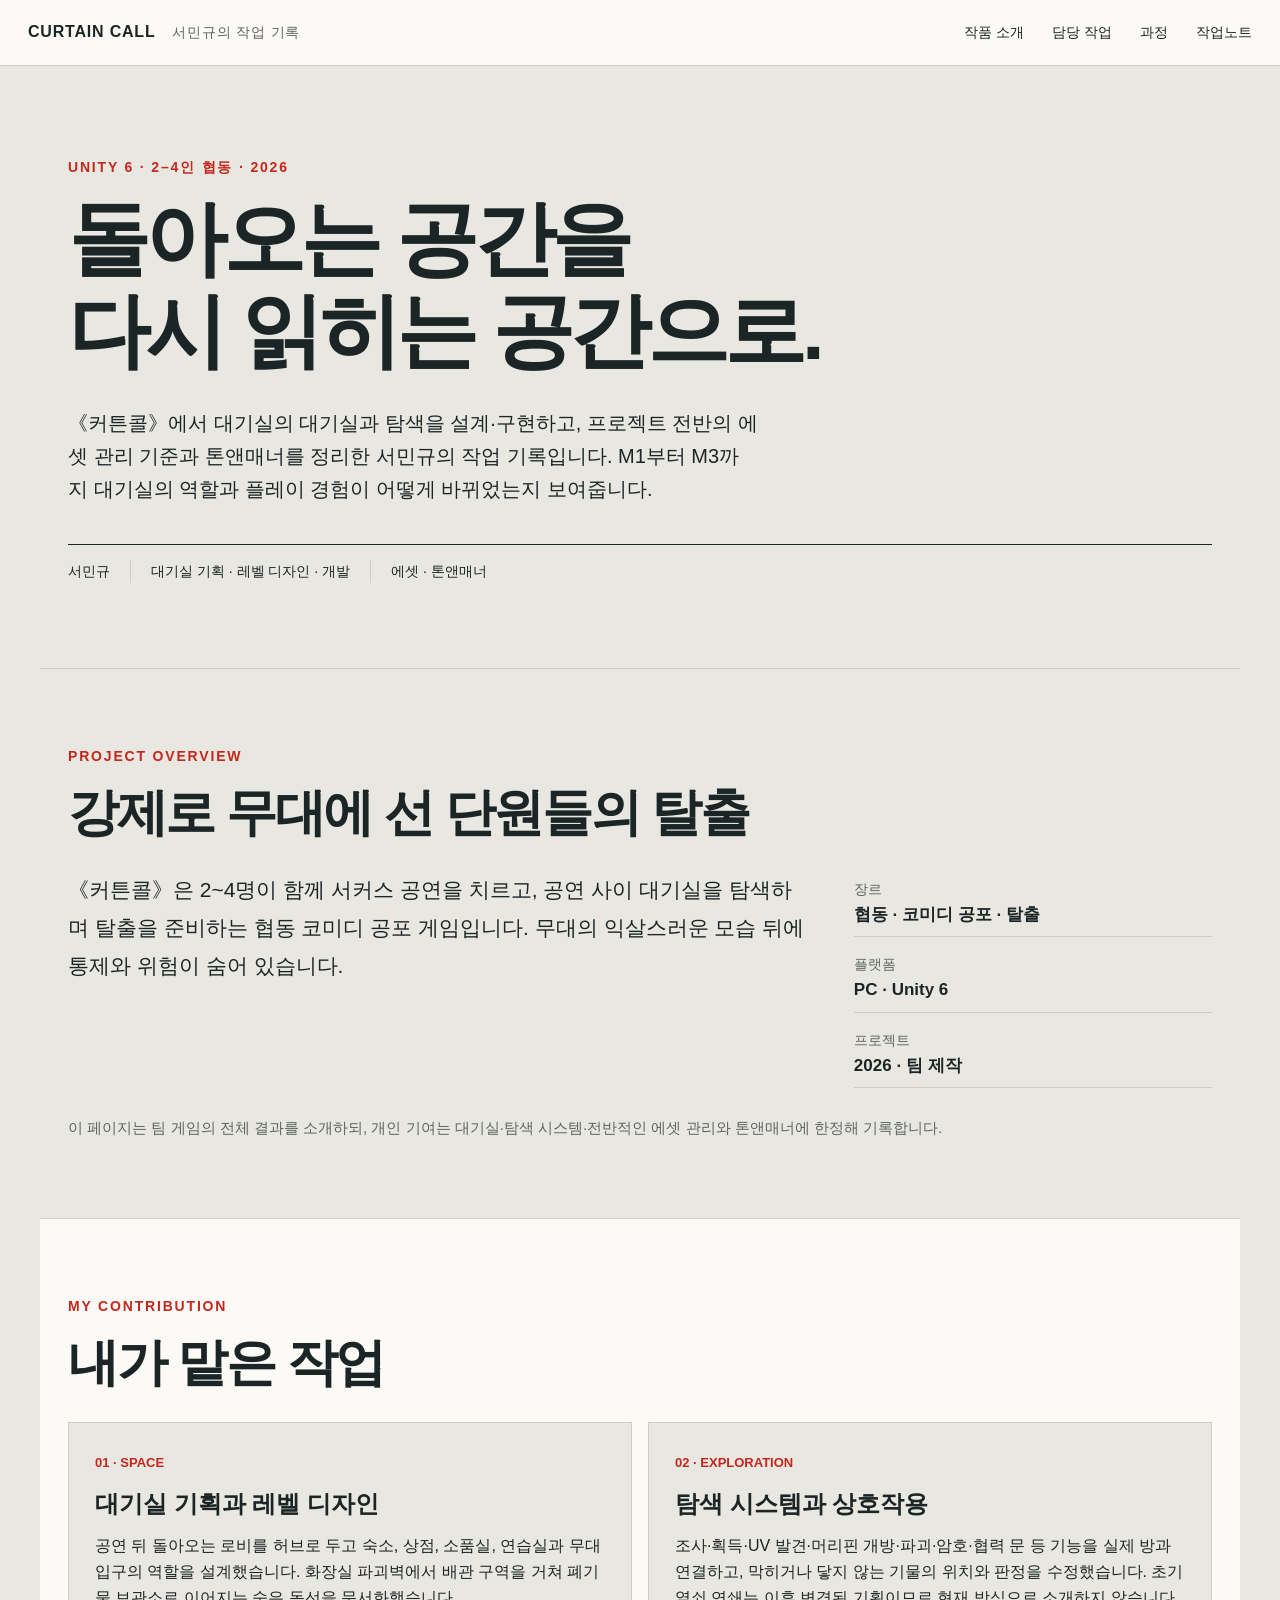
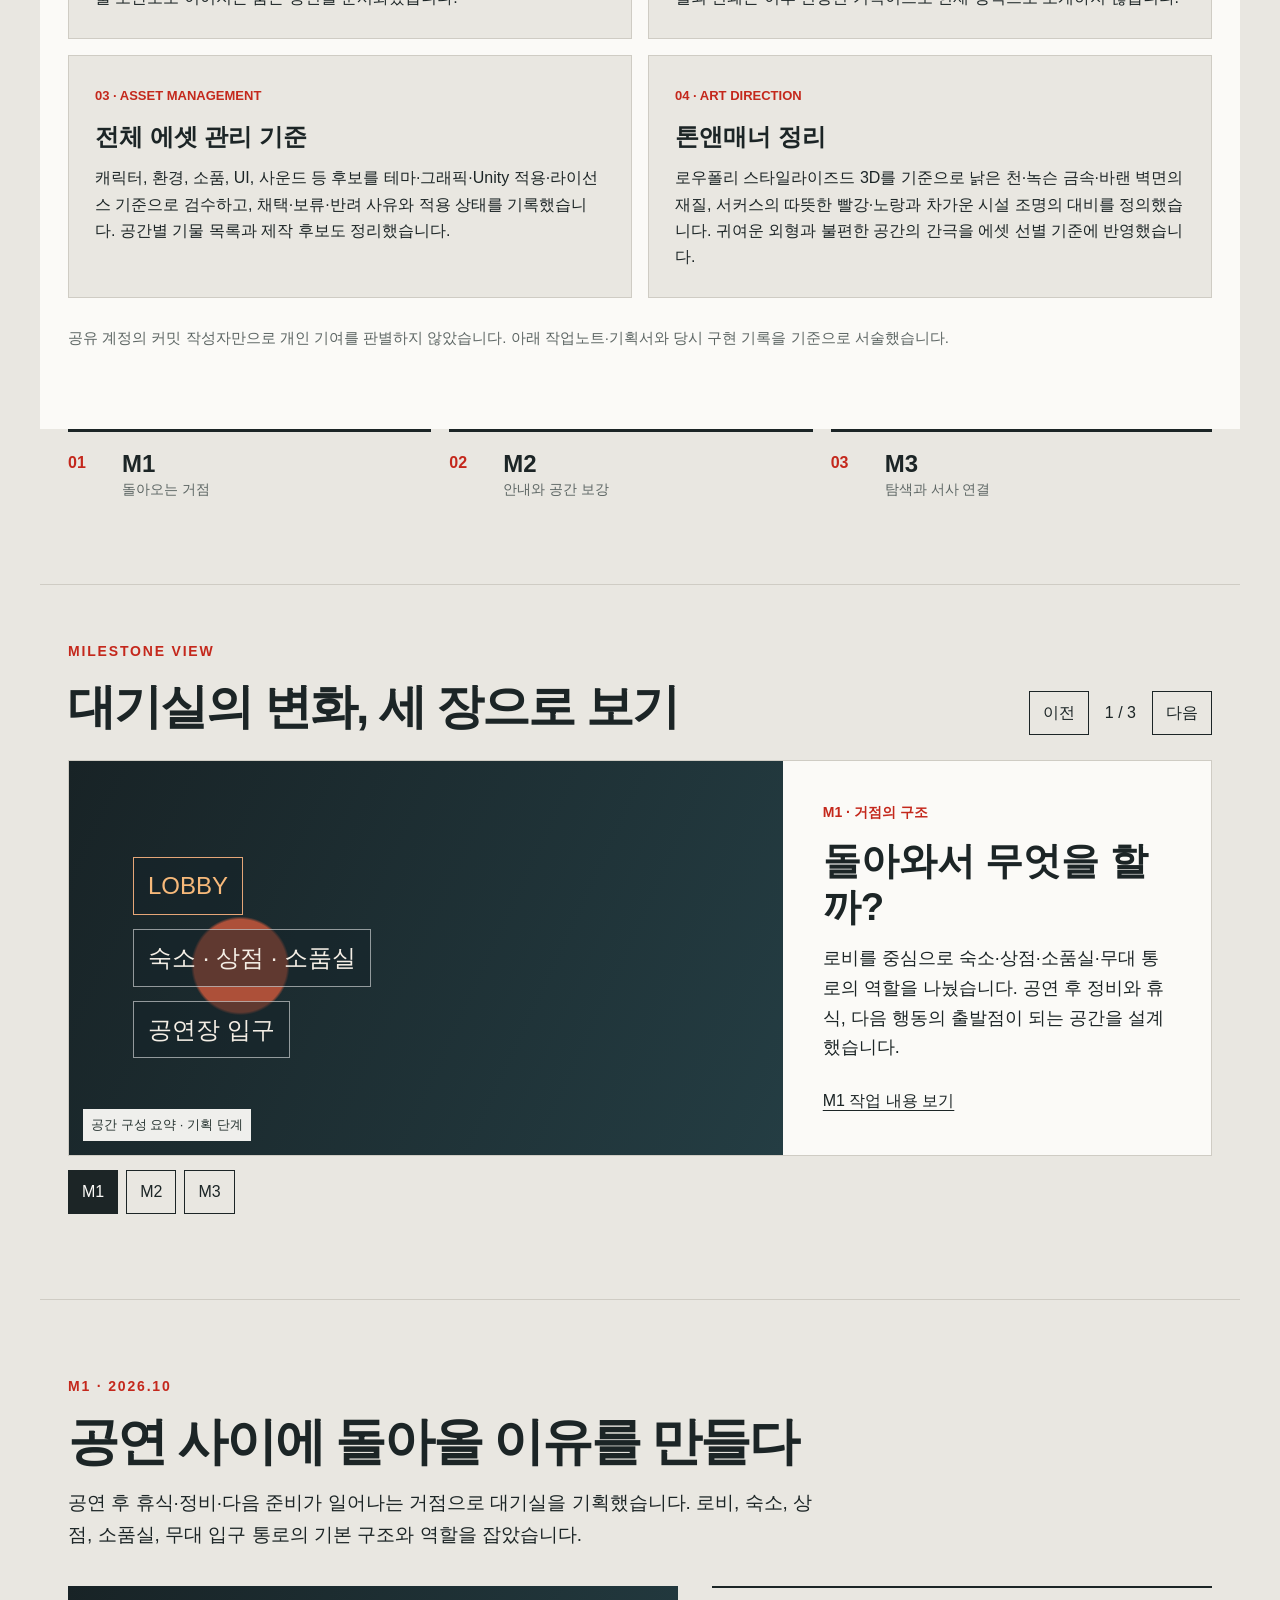
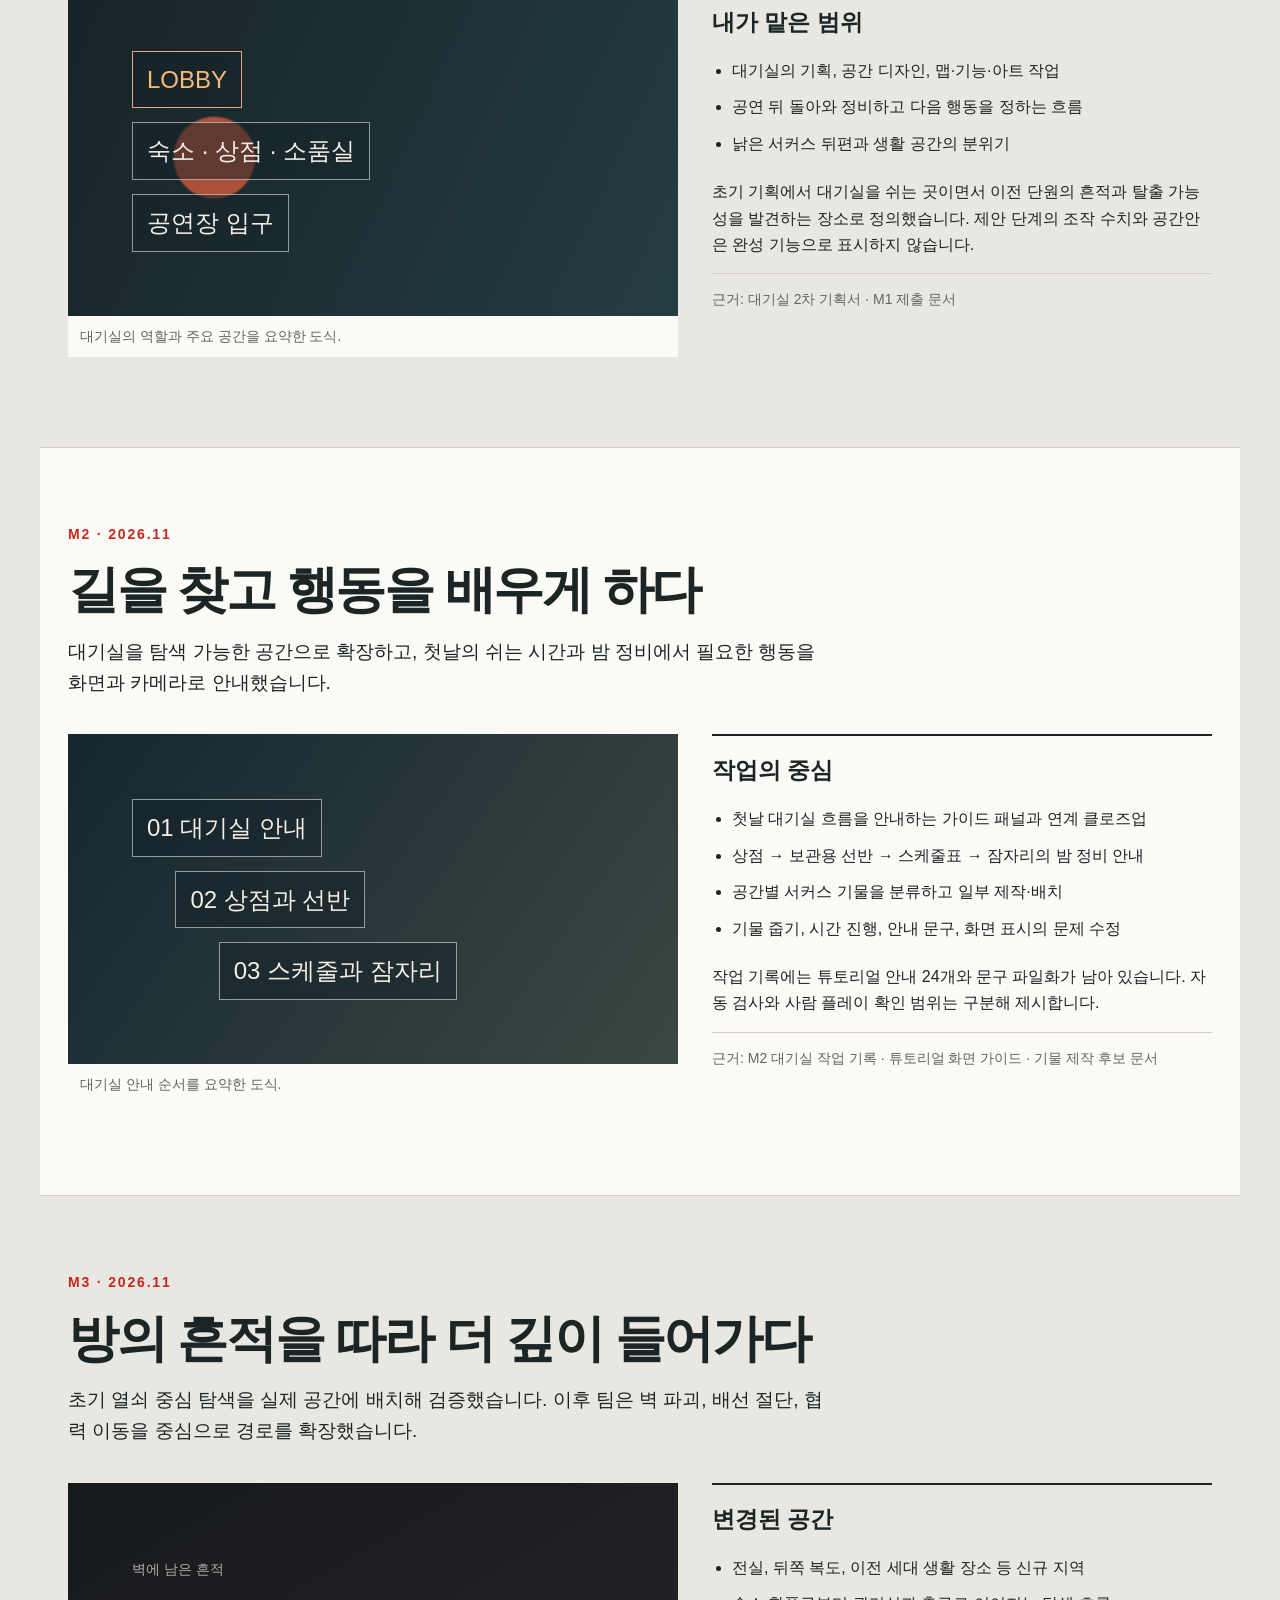
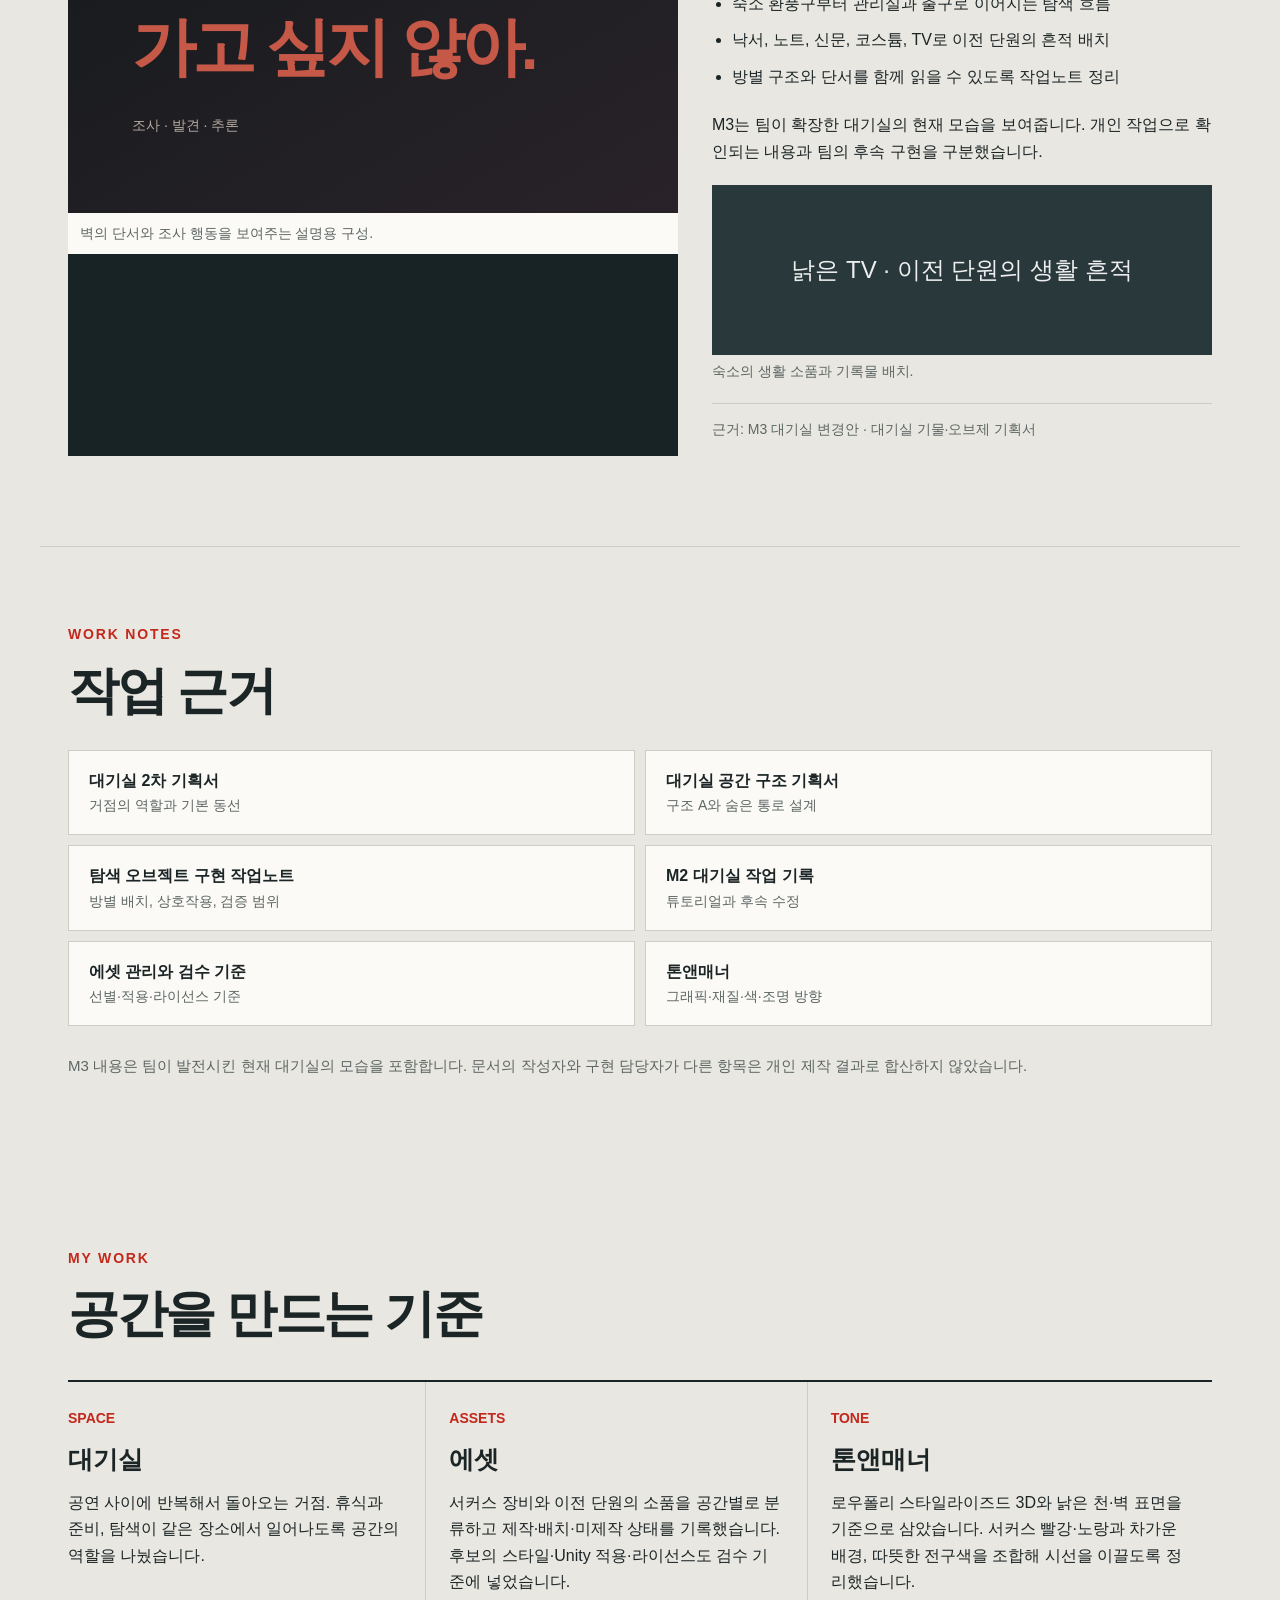
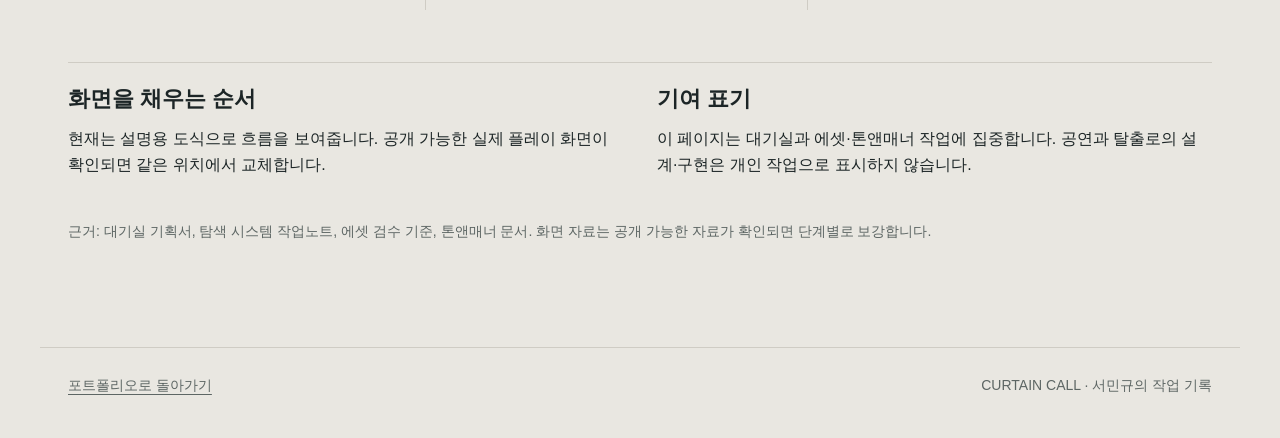
==== curtain-call/index.html @ 1f16e5c8 "Add Curtain Call contribution page" ====
<!doctype html>
<html lang="ko">
<head>
  <meta charset="utf-8"><meta name="viewport" content="width=device-width, initial-scale=1">
  <meta name="description" content="서민규의 커튼콜 대기실, 에셋, 톤앤매너 작업 기록">
  <title>커튼콜 | 서민규의 작업 기록</title><link rel="stylesheet" href="style.css">
</head>
<body>
  <header class="topbar"><a class="brand" href="#top">CURTAIN CALL <span>서민규의 작업 기록</span></a><nav aria-label="페이지 탐색"><a href="#about">작품 소개</a><a href="#role">담당 작업</a><a href="#m1">과정</a><a href="#evidence">작업노트</a></nav></header>
  <main id="top">
    <section class="hero wrap"><p class="eyebrow">UNITY 6 · 2–4인 협동 · 2026</p><h1>돌아오는 공간을<br>다시 읽히는 공간으로.</h1><p class="lead">《커튼콜》에서 대기실의 대기실과 탐색을 설계·구현하고, 프로젝트 전반의 에셋 관리 기준과 톤앤매너를 정리한 서민규의 작업 기록입니다. M1부터 M3까지 대기실의 역할과 플레이 경험이 어떻게 바뀌었는지 보여줍니다.</p><div class="hero-meta"><span>서민규</span><span>대기실 기획 · 레벨 디자인 · 개발</span><span>에셋 · 톤앤매너</span></div></section>
    <section id="about" class="about wrap"><p class="eyebrow">PROJECT OVERVIEW</p><h2>강제로 무대에 선 단원들의 탈출</h2><div class="about-grid"><p>《커튼콜》은 2~4명이 함께 서커스 공연을 치르고, 공연 사이 대기실을 탐색하며 탈출을 준비하는 협동 코미디 공포 게임입니다. 무대의 익살스러운 모습 뒤에 통제와 위험이 숨어 있습니다.</p><div class="about-facts"><span>장르 <b>협동 · 코미디 공포 · 탈출</b></span><span>플랫폼 <b>PC · Unity 6</b></span><span>프로젝트 <b>2026 · 팀 제작</b></span></div></div><p class="scope">이 페이지는 팀 게임의 전체 결과를 소개하되, 개인 기여는 대기실·탐색 시스템·전반적인 에셋 관리와 톤앤매너에 한정해 기록합니다.</p></section><section id="role" class="roles wrap"><p class="eyebrow">MY CONTRIBUTION</p><h2>내가 맡은 작업</h2><div class="role-grid"><article><span>01 · SPACE</span><h3>대기실 기획과 레벨 디자인</h3><p>공연 뒤 돌아오는 로비를 허브로 두고 숙소, 상점, 소품실, 연습실과 무대 입구의 역할을 설계했습니다. 화장실 파괴벽에서 배관 구역을 거쳐 폐기물 보관소로 이어지는 숨은 동선을 문서화했습니다.</p></article><article><span>02 · EXPLORATION</span><h3>탐색 시스템과 상호작용</h3><p>조사·획득·UV 발견·머리핀 개방·파괴·암호·협력 문 등 기능을 실제 방과 연결하고, 막히거나 닿지 않는 기물의 위치와 판정을 수정했습니다. 초기 열쇠 연쇄는 이후 변경된 기획이므로 현재 방식으로 소개하지 않습니다.</p></article><article><span>03 · ASSET MANAGEMENT</span><h3>전체 에셋 관리 기준</h3><p>캐릭터, 환경, 소품, UI, 사운드 등 후보를 테마·그래픽·Unity 적용·라이선스 기준으로 검수하고, 채택·보류·반려 사유와 적용 상태를 기록했습니다. 공간별 기물 목록과 제작 후보도 정리했습니다.</p></article><article><span>04 · ART DIRECTION</span><h3>톤앤매너 정리</h3><p>로우폴리 스타일라이즈드 3D를 기준으로 낡은 천·녹슨 금속·바랜 벽면의 재질, 서커스의 따뜻한 빨강·노랑과 차가운 시설 조명의 대비를 정의했습니다. 귀여운 외형과 불편한 공간의 간극을 에셋 선별 기준에 반영했습니다.</p></article></div><p class="role-note">공유 계정의 커밋 작성자만으로 개인 기여를 판별하지 않았습니다. 아래 작업노트·기획서와 당시 구현 기록을 기준으로 서술했습니다.</p></section><section class="route wrap" aria-label="마일스톤"><a href="#m1"><b>01</b><span>M1</span><small>돌아오는 거점</small></a><a href="#m2"><b>02</b><span>M2</span><small>안내와 공간 보강</small></a><a href="#m3"><b>03</b><span>M3</span><small>탐색과 서사 연결</small></a></section>
    <section class="slide-section wrap" aria-labelledby="slide-title">
      <div class="slide-heading"><div><p class="eyebrow">MILESTONE VIEW</p><h2 id="slide-title">대기실의 변화, 세 장으로 보기</h2></div><div class="slide-controls"><button id="slide-prev" type="button" aria-label="이전 단계">이전</button><span id="slide-count" aria-live="polite">1 / 3</span><button id="slide-next" type="button" aria-label="다음 단계">다음</button></div></div>
      <div class="slide-track" id="slide-track">
        <article class="slide active" data-slide="0"><div class="slide-media"><div class="visual-map"><span>LOBBY</span><span>숙소 · 상점 · 소품실</span><span>공연장 입구</span></div><span class="media-label">공간 구성 요약 · 기획 단계</span></div><div class="slide-copy"><span>M1 · 거점의 구조</span><h3>돌아와서 무엇을 할까?</h3><p>로비를 중심으로 숙소·상점·소품실·무대 통로의 역할을 나눴습니다. 공연 후 정비와 휴식, 다음 행동의 출발점이 되는 공간을 설계했습니다.</p><a href="#m1">M1 작업 내용 보기</a></div></article>
        <article class="slide" data-slide="1" hidden><div class="slide-media"><div class="visual-guide"><span>01 대기실 안내</span><span>02 상점과 선반</span><span>03 스케줄과 잠자리</span></div><span class="media-label">작업 흐름 도식 · 실제 화면 아님</span></div><div class="slide-copy"><span>M2 · 안내와 상호작용</span><h3>처음 온 사람은 어디로 갈까?</h3><p>첫날 쉬는 시간과 밤 정비에 가이드 패널을 넣었습니다. 필요한 장소를 카메라로 보여주고, 상점·보관용 선반·스케줄표를 차례로 익히게 했습니다.</p><a href="#m2">M2 작업 내용 보기</a></div></article>
        <article class="slide" data-slide="2" hidden><div class="slide-media"><div class="visual-trace"><span>벽에 남은 흔적</span><strong>가고 싶지 않아.</strong><small>조사 · 발견 · 추론</small></div><span class="media-label">작업 흐름 도식 · 실제 화면 아님</span></div><div class="slide-copy"><span>M3 · 흔적을 읽는 탐색</span><h3>방에 남은 이야기를 어떻게 발견할까?</h3><p>신규 지역에 낙서·기록물·코스튬을 놓고, 부수기와 배선 절단 같은 행동을 탐색 동선에 연결했습니다. 화면의 낙서는 이전 단원의 흔적을 읽는 장면입니다.</p><a href="#m3">M3 작업 내용 보기</a></div></article>
      </div>
      <div class="slide-dots" role="group" aria-label="슬라이드 선택"><button class="active" type="button" data-go="0" aria-label="M1 보기" aria-current="true">M1</button><button type="button" data-go="1" aria-label="M2 보기">M2</button><button type="button" data-go="2" aria-label="M3 보기">M3</button></div>
    </section>
    <section id="m1" class="milestone wrap"><div class="section-head"><p class="eyebrow">M1 · 2026.10</p><h2>공연 사이에 돌아올 이유를 만들다</h2><p>공연 후 휴식·정비·다음 준비가 일어나는 거점으로 대기실을 기획했습니다. 로비, 숙소, 상점, 소품실, 무대 입구 통로의 기본 구조와 역할을 잡았습니다.</p></div><div class="story"><figure class="screen shot"><div class="visual-map"><span>LOBBY</span><span>숙소 · 상점 · 소품실</span><span>공연장 입구</span></div><figcaption>대기실의 역할과 주요 공간을 요약한 도식.</figcaption></figure><div class="notes"><h3>내가 맡은 범위</h3><ul><li>대기실의 기획, 공간 디자인, 맵·기능·아트 작업</li><li>공연 뒤 돌아와 정비하고 다음 행동을 정하는 흐름</li><li>낡은 서커스 뒤편과 생활 공간의 분위기</li></ul><p>초기 기획에서 대기실을 쉬는 곳이면서 이전 단원의 흔적과 탈출 가능성을 발견하는 장소로 정의했습니다. 제안 단계의 조작 수치와 공간안은 완성 기능으로 표시하지 않습니다.</p><p class="credit">근거: 대기실 2차 기획서 · M1 제출 문서</p></div></div></section>
    <section id="m2" class="milestone wrap"><div class="section-head"><p class="eyebrow">M2 · 2026.11</p><h2>길을 찾고 행동을 배우게 하다</h2><p>대기실을 탐색 가능한 공간으로 확장하고, 첫날의 쉬는 시간과 밤 정비에서 필요한 행동을 화면과 카메라로 안내했습니다.</p></div><div class="story"><figure class="screen shot"><div class="visual-guide"><span>01 대기실 안내</span><span>02 상점과 선반</span><span>03 스케줄과 잠자리</span></div><figcaption>대기실 안내 순서를 요약한 도식.</figcaption></figure><div class="notes"><h3>작업의 중심</h3><ul><li>첫날 대기실 흐름을 안내하는 가이드 패널과 연계 클로즈업</li><li>상점 → 보관용 선반 → 스케줄표 → 잠자리의 밤 정비 안내</li><li>공간별 서커스 기물을 분류하고 일부 제작·배치</li><li>기물 줍기, 시간 진행, 안내 문구, 화면 표시의 문제 수정</li></ul><p>작업 기록에는 튜토리얼 안내 24개와 문구 파일화가 남아 있습니다. 자동 검사와 사람 플레이 확인 범위는 구분해 제시합니다.</p><p class="credit">근거: M2 대기실 작업 기록 · 튜토리얼 화면 가이드 · 기물 제작 후보 문서</p></div></div></section>
    <section id="m3" class="milestone wrap"><div class="section-head"><p class="eyebrow">M3 · 2026.11</p><h2>방의 흔적을 따라 더 깊이 들어가다</h2><p>초기 열쇠 중심 탐색을 실제 공간에 배치해 검증했습니다. 이후 팀은 벽 파괴, 배선 절단, 협력 이동을 중심으로 경로를 확장했습니다.</p></div><div class="story"><figure class="screen shot"><div class="visual-trace"><span>벽에 남은 흔적</span><strong>가고 싶지 않아.</strong><small>조사 · 발견 · 추론</small></div><figcaption>벽의 단서와 조사 행동을 보여주는 설명용 구성.</figcaption></figure><div class="notes"><h3>변경된 공간</h3><ul><li>전실, 뒤쪽 복도, 이전 세대 생활 장소 등 신규 지역</li><li>숙소 환풍구부터 관리실과 출구로 이어지는 탐색 흐름</li><li>낙서, 노트, 신문, 코스튬, TV로 이전 단원의 흔적 배치</li><li>방별 구조와 단서를 함께 읽을 수 있도록 작업노트 정리</li></ul><p>M3는 팀이 확장한 대기실의 현재 모습을 보여줍니다. 개인 작업으로 확인되는 내용과 팀의 후속 구현을 구분했습니다.</p><figure class="detail-shot"><div class="visual-detail">낡은 TV · 이전 단원의 생활 흔적</div><figcaption>숙소의 생활 소품과 기록물 배치.</figcaption></figure><p class="credit">근거: M3 대기실 변경안 · 대기실 기물·오브제 기획서</p></div></div></section>
    <section id="evidence" class="evidence wrap"><p class="eyebrow">WORK NOTES</p><h2>작업 근거</h2><div class="evidence-list"><div><b>대기실 2차 기획서</b><span>거점의 역할과 기본 동선</span></div><div><b>대기실 공간 구조 기획서</b><span>구조 A와 숨은 통로 설계</span></div><div><b>탐색 오브젝트 구현 작업노트</b><span>방별 배치, 상호작용, 검증 범위</span></div><div><b>M2 대기실 작업 기록</b><span>튜토리얼과 후속 수정</span></div><div><b>에셋 관리와 검수 기준</b><span>선별·적용·라이선스 기준</span></div><div><b>톤앤매너</b><span>그래픽·재질·색·조명 방향</span></div></div><p class="evidence-note">M3 내용은 팀이 발전시킨 현재 대기실의 모습을 포함합니다. 문서의 작성자와 구현 담당자가 다른 항목은 개인 제작 결과로 합산하지 않았습니다.</p></section><section id="craft" class="compare wrap"><p class="eyebrow">MY WORK</p><h2>공간을 만드는 기준</h2><div class="comparison"><div><span>SPACE</span><strong>대기실</strong><p>공연 사이에 반복해서 돌아오는 거점. 휴식과 준비, 탐색이 같은 장소에서 일어나도록 공간의 역할을 나눴습니다.</p></div><div><span>ASSETS</span><strong>에셋</strong><p>서커스 장비와 이전 단원의 소품을 공간별로 분류하고 제작·배치·미제작 상태를 기록했습니다. 후보의 스타일·Unity 적용·라이선스도 검수 기준에 넣었습니다.</p></div><div><span>TONE</span><strong>톤앤매너</strong><p>로우폴리 스타일라이즈드 3D와 낡은 천·벽 표면을 기준으로 삼았습니다. 서커스 빨강·노랑과 차가운 배경, 따뜻한 전구색을 조합해 시선을 이끌도록 정리했습니다.</p></div></div><div class="next"><div><h3>화면을 채우는 순서</h3><p>현재는 설명용 도식으로 흐름을 보여줍니다. 공개 가능한 실제 플레이 화면이 확인되면 같은 위치에서 교체합니다.</p></div><div><h3>기여 표기</h3><p>이 페이지는 대기실과 에셋·톤앤매너 작업에 집중합니다. 공연과 탈출로의 설계·구현은 개인 작업으로 표시하지 않습니다.</p></div></div><p class="source">근거: 대기실 기획서, 탐색 시스템 작업노트, 에셋 검수 기준, 톤앤매너 문서. 화면 자료는 공개 가능한 자료가 확인되면 단계별로 보강합니다.</p></section>
  </main><footer class="wrap"><a href="../">포트폴리오로 돌아가기</a><span>CURTAIN CALL · 서민규의 작업 기록</span></footer><script src="app.js" defer></script>
</body>
</html>
---- curtain-call/style.css ----
:root{--bg:#e9e7e1;--paper:#fbfaf7;--ink:#1c2526;--muted:#5d6664;--line:#cfccc4;--red:#c4281c}*{box-sizing:border-box}html{scroll-behavior:smooth}body{margin:0;background:var(--bg);color:var(--ink);font-family:Pretendard,"Noto Sans KR",Arial,sans-serif;font-size:16px;line-height:1.65}a{color:inherit;text-decoration:none}.wrap{max-width:1200px;margin:auto;padding-left:28px;padding-right:28px}.topbar{height:66px;padding:0 28px;display:flex;align-items:center;justify-content:space-between;border-bottom:1px solid var(--line);background:var(--paper);position:sticky;top:0;z-index:2}.brand{font-weight:800;letter-spacing:.05em}.brand span{font-size:14px;font-weight:500;color:var(--muted);margin-left:12px}.topbar nav{display:flex;gap:28px;font-size:14px}.topbar a:hover{color:var(--red)}.hero{padding-top:90px;padding-bottom:85px}.eyebrow{font-size:14px;font-weight:700;letter-spacing:.13em;color:var(--red);margin:0 0 14px}.hero h1{font-size:clamp(44px,6.4vw,88px);line-height:1.12;letter-spacing:-.055em;margin:0 0 30px}.lead{max-width:690px;font-size:20px;margin:0 0 38px}.hero-meta{display:flex;gap:0;flex-wrap:wrap;border-top:1px solid var(--ink);padding-top:15px;font-size:14px}.hero-meta span{padding-right:20px;margin-right:20px;border-right:1px solid var(--line)}.hero-meta span:last-child{border:0}.route{display:grid;grid-template-columns:repeat(3,1fr);padding-top:0;padding-bottom:65px}.route a{border-top:3px solid var(--ink);padding:18px 20px 18px 0;display:grid;grid-template-columns:44px 1fr;column-gap:10px}.route a:not(:last-child){margin-right:18px}.route b{grid-row:span 2;color:var(--red)}.route span{font-weight:800;font-size:24px;line-height:1.2}.route small{font-size:14px;color:var(--muted)}.milestone{padding-top:75px;padding-bottom:90px;border-top:1px solid var(--line);background:var(--paper)}.milestone:nth-of-type(even){background:var(--bg)}.section-head{max-width:760px;margin-bottom:36px}.section-head h2,.compare h2{font-size:clamp(32px,4vw,54px);line-height:1.18;letter-spacing:-.045em;margin:0 0 15px}.section-head>p:last-child{font-size:19px;margin:0}.story{display:grid;grid-template-columns:1.22fr 1fr;gap:34px;align-items:stretch}.screen{min-height:350px;aspect-ratio:16/10}.placeholder{border:1px dashed #9aa19c;background:linear-gradient(135deg,#d4d6d1,#a9b1ac);display:flex;flex-direction:column;align-items:center;justify-content:center;text-align:center;padding:24px;color:#293533}.placeholder span{font-size:13px;letter-spacing:.12em;background:var(--paper);padding:4px 9px}.placeholder strong{font-size:clamp(24px,3vw,38px);margin:18px 0 3px}.placeholder small{font-size:14px}.notes{border-top:2px solid var(--ink);padding-top:16px}.notes h3{font-size:23px;margin:0 0 16px}.notes ul{padding-left:20px;margin:0 0 22px}.notes li{margin-bottom:10px}.notes em{font-size:13px;font-style:normal;color:var(--red);font-weight:700;margin-left:5px}.notes p{margin:0 0 15px}.credit{border-top:1px solid var(--line);padding-top:14px;color:var(--muted);font-size:14px}.compare{padding-top:90px;padding-bottom:90px}.comparison{display:grid;grid-template-columns:repeat(3,1fr);border-top:2px solid var(--ink);margin-top:36px}.comparison div{padding:25px 23px 15px 0}.comparison div:not(:last-child){border-right:1px solid var(--line);margin-right:23px}.comparison span{font-size:14px;color:var(--red);font-weight:800;display:block}.comparison strong{font-size:25px;display:block;margin:9px 0}.comparison p{margin:0}.source{font-size:14px;color:var(--muted);margin-top:42px}footer{padding-top:26px!important;padding-bottom:40px!important;border-top:1px solid var(--line);font-size:14px;color:var(--muted)}@media(max-width:750px){.topbar{padding:0 16px}.topbar nav{gap:12px}.topbar nav a:last-child{display:none}.brand span{display:none}.wrap{padding-left:20px;padding-right:20px}.hero{padding-top:65px;padding-bottom:60px}.lead{font-size:18px}.route{grid-template-columns:1fr;padding-bottom:35px}.route a{margin-right:0!important}.milestone{padding-top:60px;padding-bottom:70px}.story{grid-template-columns:1fr;gap:22px}.screen{min-height:260px}.comparison{grid-template-columns:1fr}.comparison div{border-right:0!important;border-bottom:1px solid var(--line);margin:0!important;padding:18px 0}.hero-meta span{margin-bottom:8px}}
.next{display:grid;grid-template-columns:1fr 1fr;gap:34px;margin-top:52px;border-top:1px solid var(--line)}.next div{padding-top:18px}.next h3{font-size:22px;margin:0 0 8px}.next p{margin:0}.source a{text-decoration:underline;text-underline-offset:3px}@media(max-width:750px){.next{grid-template-columns:1fr;gap:12px}}
.slide-section{padding-top:55px;padding-bottom:85px;border-top:1px solid var(--line)}.slide-heading{display:flex;align-items:end;justify-content:space-between;gap:20px;margin-bottom:25px}.slide-heading h2{font-size:clamp(30px,4vw,48px);line-height:1.2;letter-spacing:-.04em;margin:0}.slide-controls{display:flex;align-items:center;gap:16px;white-space:nowrap}.slide-controls button,.slide-dots button{border:1px solid var(--ink);background:transparent;color:var(--ink);font:inherit;padding:8px 13px;cursor:pointer}.slide-controls button:hover,.slide-dots button.active{background:var(--ink);color:var(--paper)}.slide{display:grid;grid-template-columns:1.25fr .75fr;background:var(--paper);border:1px solid var(--line)}.slide[hidden]{display:none}.slide-media{position:relative;min-height:410px;background:#1c2526}.slide-media img{width:100%;height:100%;max-height:550px;object-fit:contain;display:block}.media-label{position:absolute;left:14px;bottom:14px;background:rgba(251,250,247,.95);padding:5px 8px;font-size:13px}.slide-copy{padding:40px;display:flex;flex-direction:column;justify-content:center}.slide-copy span{color:var(--red);font-weight:700;font-size:14px}.slide-copy h3{font-size:clamp(27px,3vw,40px);line-height:1.2;margin:14px 0}.slide-copy p{font-size:18px;margin:0 0 25px}.slide-copy a{text-decoration:underline;text-underline-offset:4px}.slide-dots{display:flex;gap:8px;margin-top:14px}.shot{margin:0;background:#1c2526;display:flex;flex-direction:column;aspect-ratio:auto}.shot img{width:100%;height:auto;min-height:300px;max-height:480px;object-fit:contain}.shot figcaption{background:var(--paper);color:var(--muted);font-size:14px;padding:9px 12px}@media(max-width:750px){.slide-heading{display:block}.slide-controls{margin-top:18px}.slide{grid-template-columns:1fr}.slide-media{min-height:240px}.slide-copy{padding:25px}.slide-copy p{font-size:16px}.media-label{font-size:12px}}
.detail-shot{margin:20px 0}.detail-shot img{width:100%;display:block}.detail-shot figcaption{font-size:14px;color:var(--muted);margin-top:5px}

:focus-visible{outline:3px solid #c4281c;outline-offset:3px}.about,.roles,.evidence{padding-top:76px;padding-bottom:78px;border-top:1px solid var(--line)}.about h2,.roles h2,.evidence h2{font-size:clamp(32px,4vw,54px);line-height:1.2;letter-spacing:-.045em;margin:0 0 28px}.about-grid{display:grid;grid-template-columns:1.35fr .65fr;gap:42px}.about-grid>p{font-size:21px;line-height:1.8;margin:0}.about-facts{display:grid;gap:9px;align-content:start}.about-facts span{border-bottom:1px solid var(--line);padding:7px 0;color:var(--muted);font-size:14px}.about-facts b{display:block;color:var(--ink);font-size:17px}.scope,.role-note,.evidence-note{font-size:15px;color:var(--muted);margin:28px 0 0}.roles{background:var(--paper)}.role-grid{display:grid;grid-template-columns:repeat(2,minmax(0,1fr));gap:16px}.role-grid article{border:1px solid var(--line);padding:26px;background:var(--bg)}.role-grid span{font-size:13px;color:var(--red);font-weight:750}.role-grid h3{font-size:24px;line-height:1.3;margin:13px 0}.role-grid p{margin:0}.evidence-list{display:grid;grid-template-columns:repeat(2,minmax(0,1fr));gap:10px}.evidence-list>div{border:1px solid var(--line);padding:17px 20px;background:var(--paper)}.evidence-list>div:hover{border-color:var(--red)}.evidence-list b,.evidence-list span{display:block}.evidence-list span{font-size:14px;color:var(--muted)}footer.wrap{display:flex;justify-content:space-between;gap:15px}footer a{text-decoration:underline;text-underline-offset:4px}@media(max-width:750px){.about,.roles,.evidence{padding-top:55px;padding-bottom:55px}.about-grid,.role-grid,.evidence-list{grid-template-columns:1fr}.about-grid>p{font-size:18px}.topbar nav{gap:10px;font-size:12px}.topbar nav a:last-child{display:inline}}

.slide-media,.shot{background:#182326}.slide-media>div,.shot>div{min-height:330px;width:100%;height:100%;display:flex;flex-direction:column;align-items:flex-start;justify-content:center;padding:clamp(25px,5vw,70px);gap:14px;color:#f4eee5}.visual-map{background:radial-gradient(circle at 24% 52%,#ad5039 0 8%,transparent 8.5%),linear-gradient(115deg,#182326,#243d43)}.visual-map span,.visual-guide span{border:1px solid #ffffff88;padding:8px 14px;background:#14232980;font-size:clamp(16px,2vw,24px)}.visual-map span:first-child{color:#f7b97a;border-color:#e5a678}.visual-guide{background:linear-gradient(125deg,#152630,#3b4743)}.visual-guide span:nth-child(2){margin-left:9%}.visual-guide span:nth-child(3){margin-left:18%}.visual-trace{background:linear-gradient(150deg,#161a1d,#292329)}.visual-trace span,.visual-trace small{color:#b5aaa0;font-size:14px}.visual-trace strong{font-size:clamp(30px,5vw,67px);font-weight:700;color:#c55847;letter-spacing:-.06em}.visual-detail{background:linear-gradient(135deg,#28383b,#4c3b36);font-size:24px}.detail-shot>div{min-height:170px;display:flex;align-items:center;justify-content:center;color:#eee;background:#28383b;padding:20px;text-align:center}.slide-media .media-label{color:#263330;padding:5px 8px}.shot>div{height:auto}.screen.shot{min-height:0}.slide-media{min-height:350px}@media(max-width:750px){.slide-media>div,.shot>div{min-height:240px}}
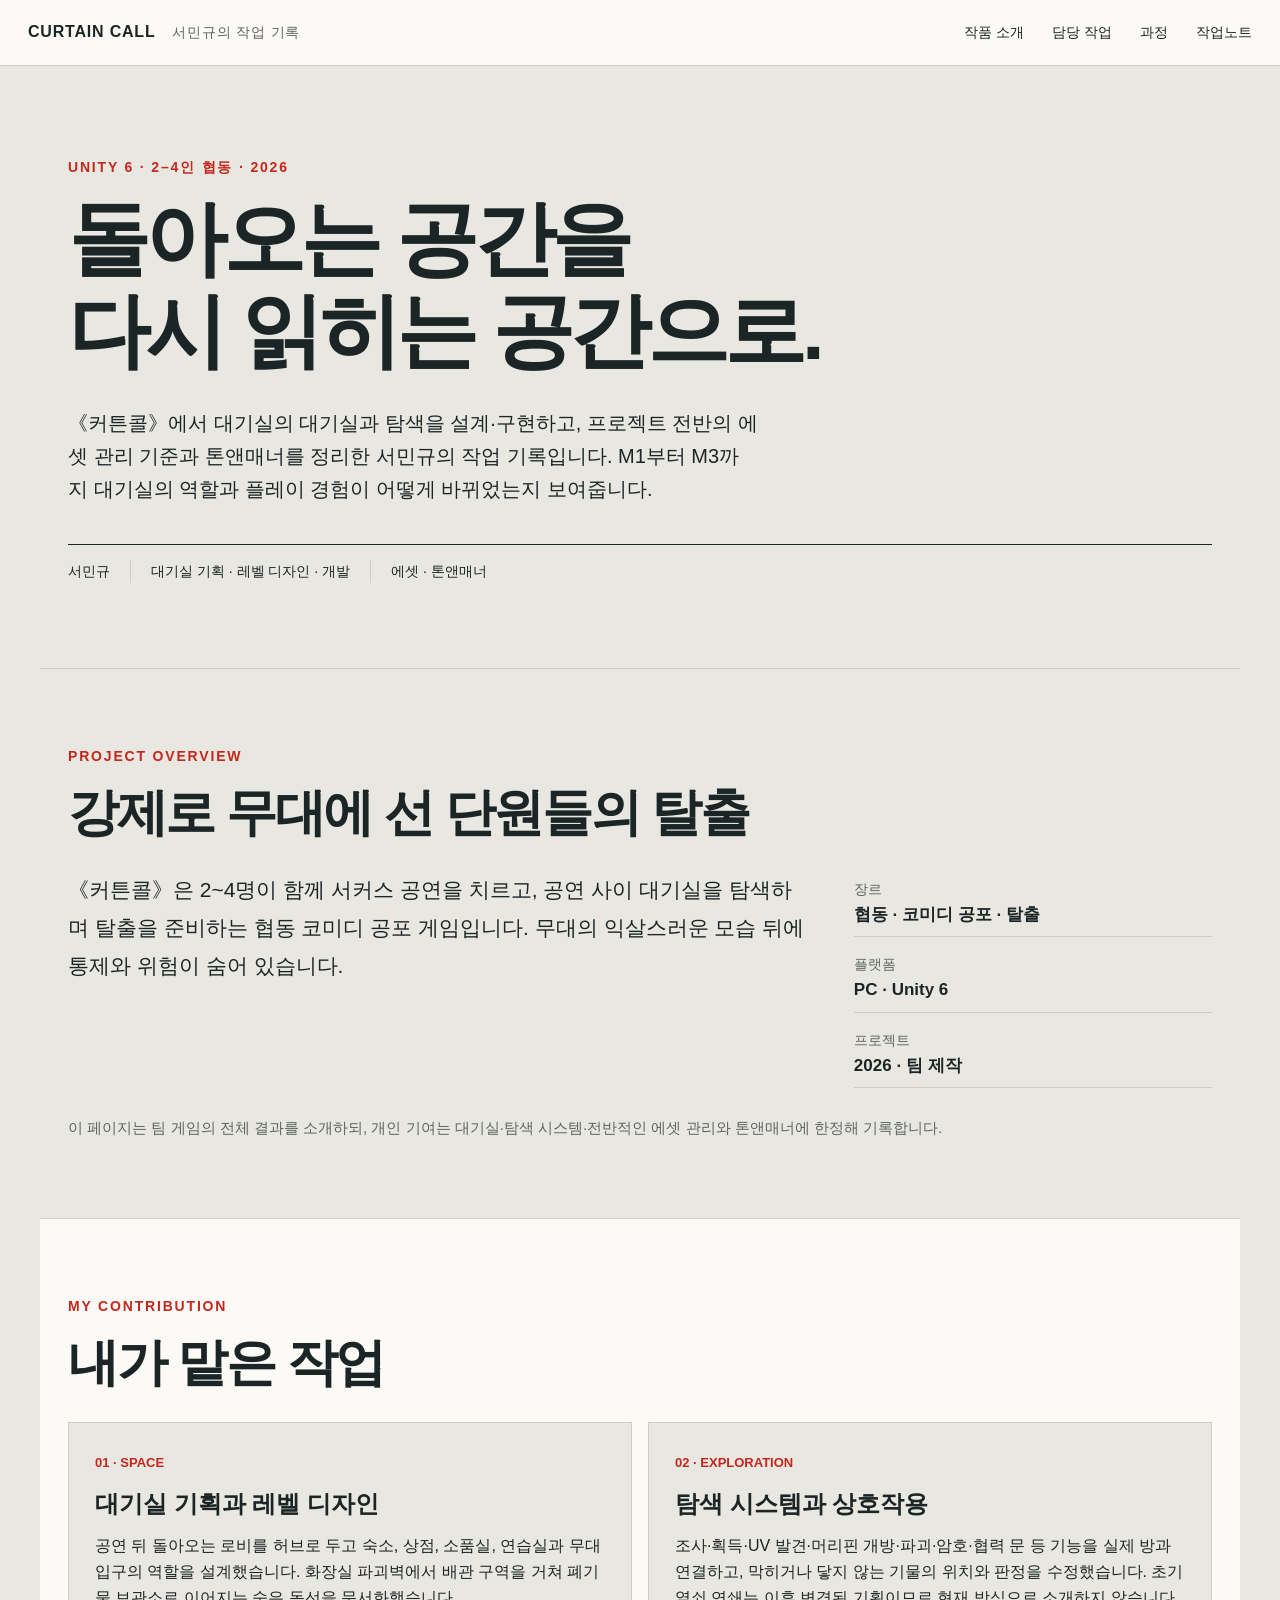
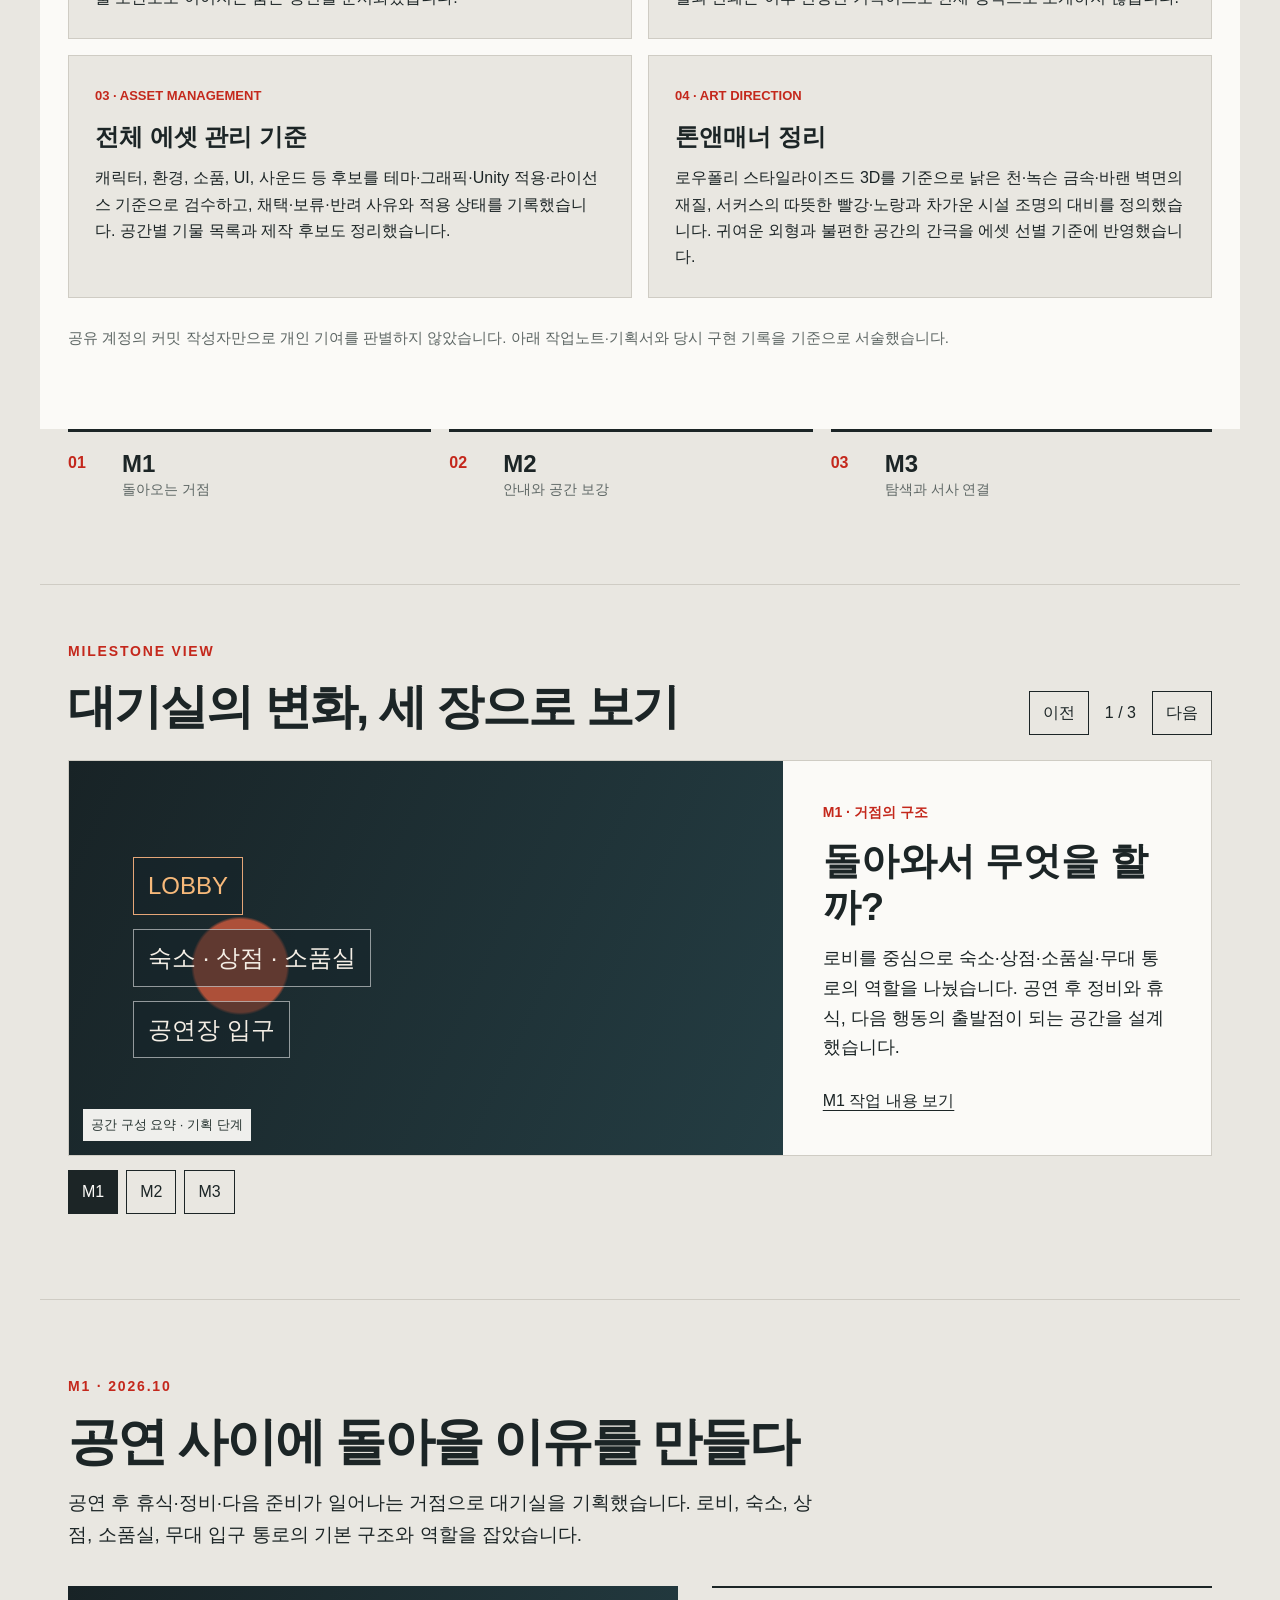
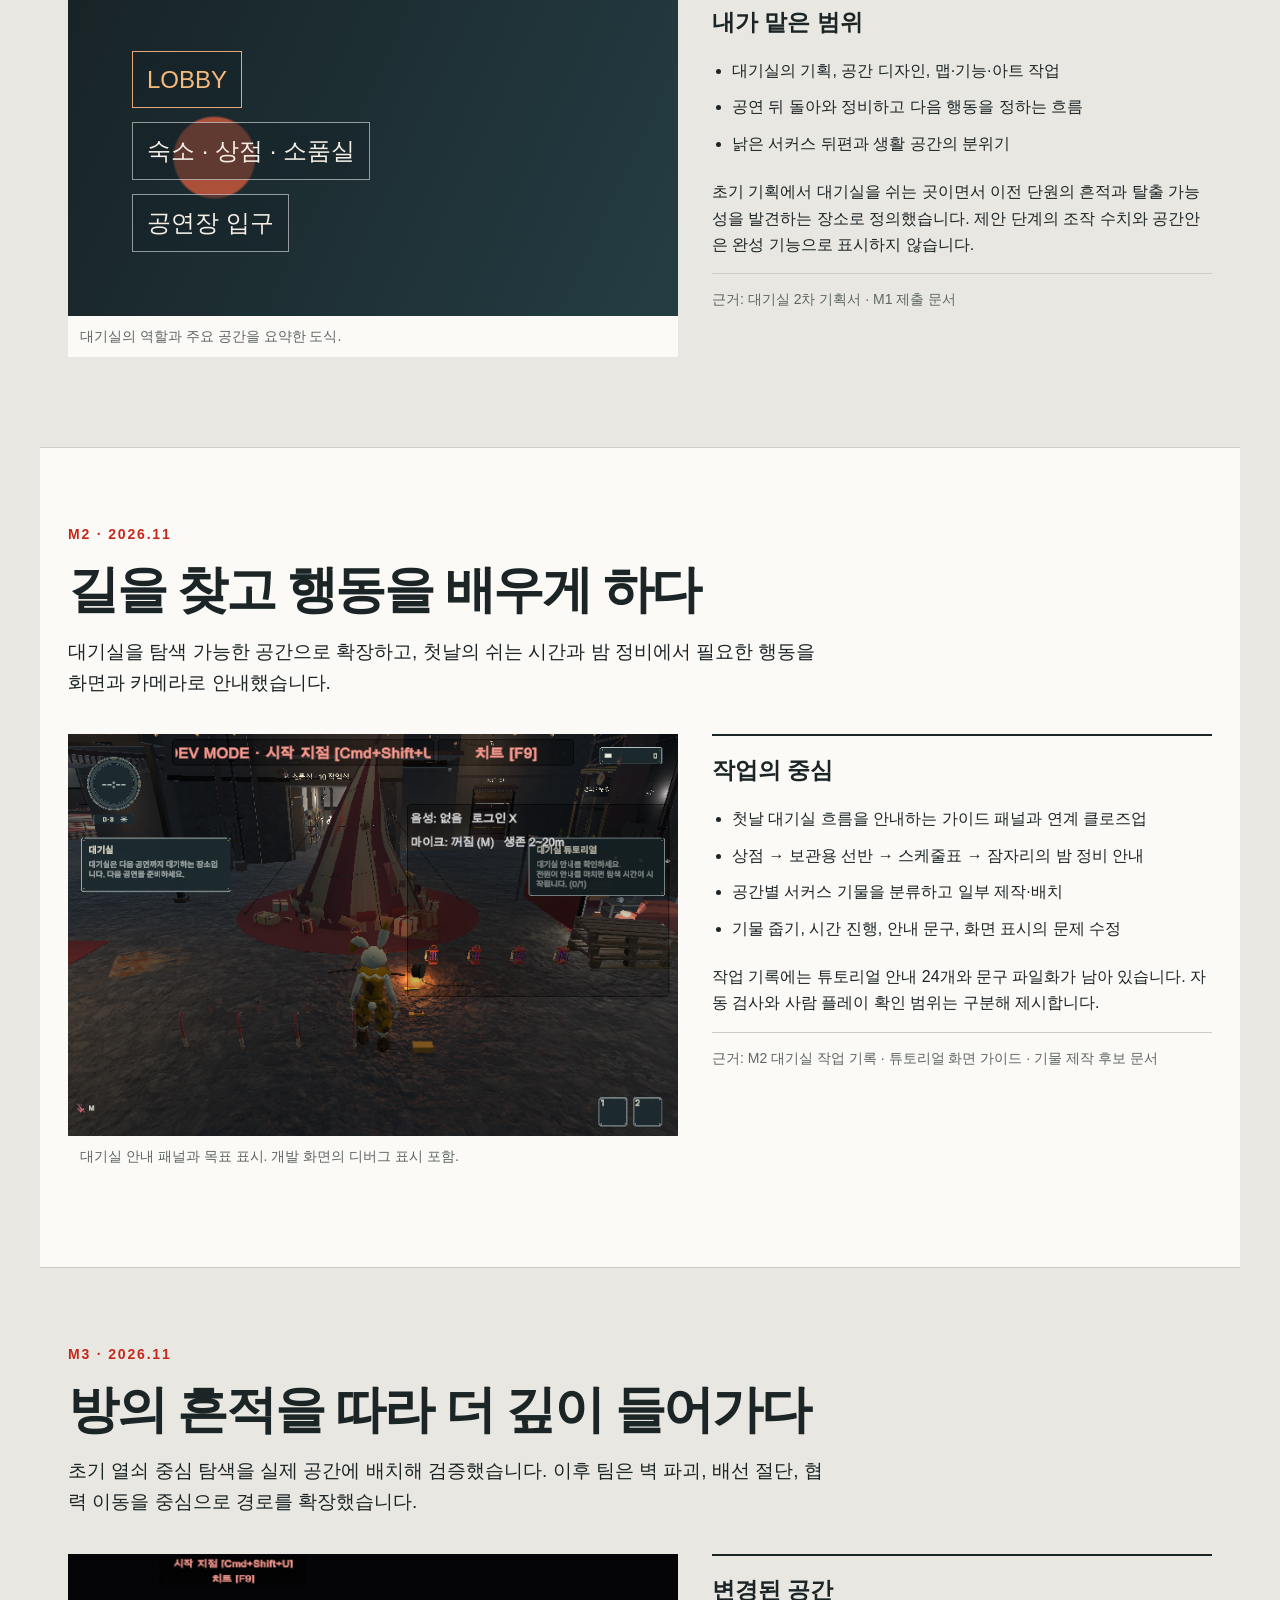
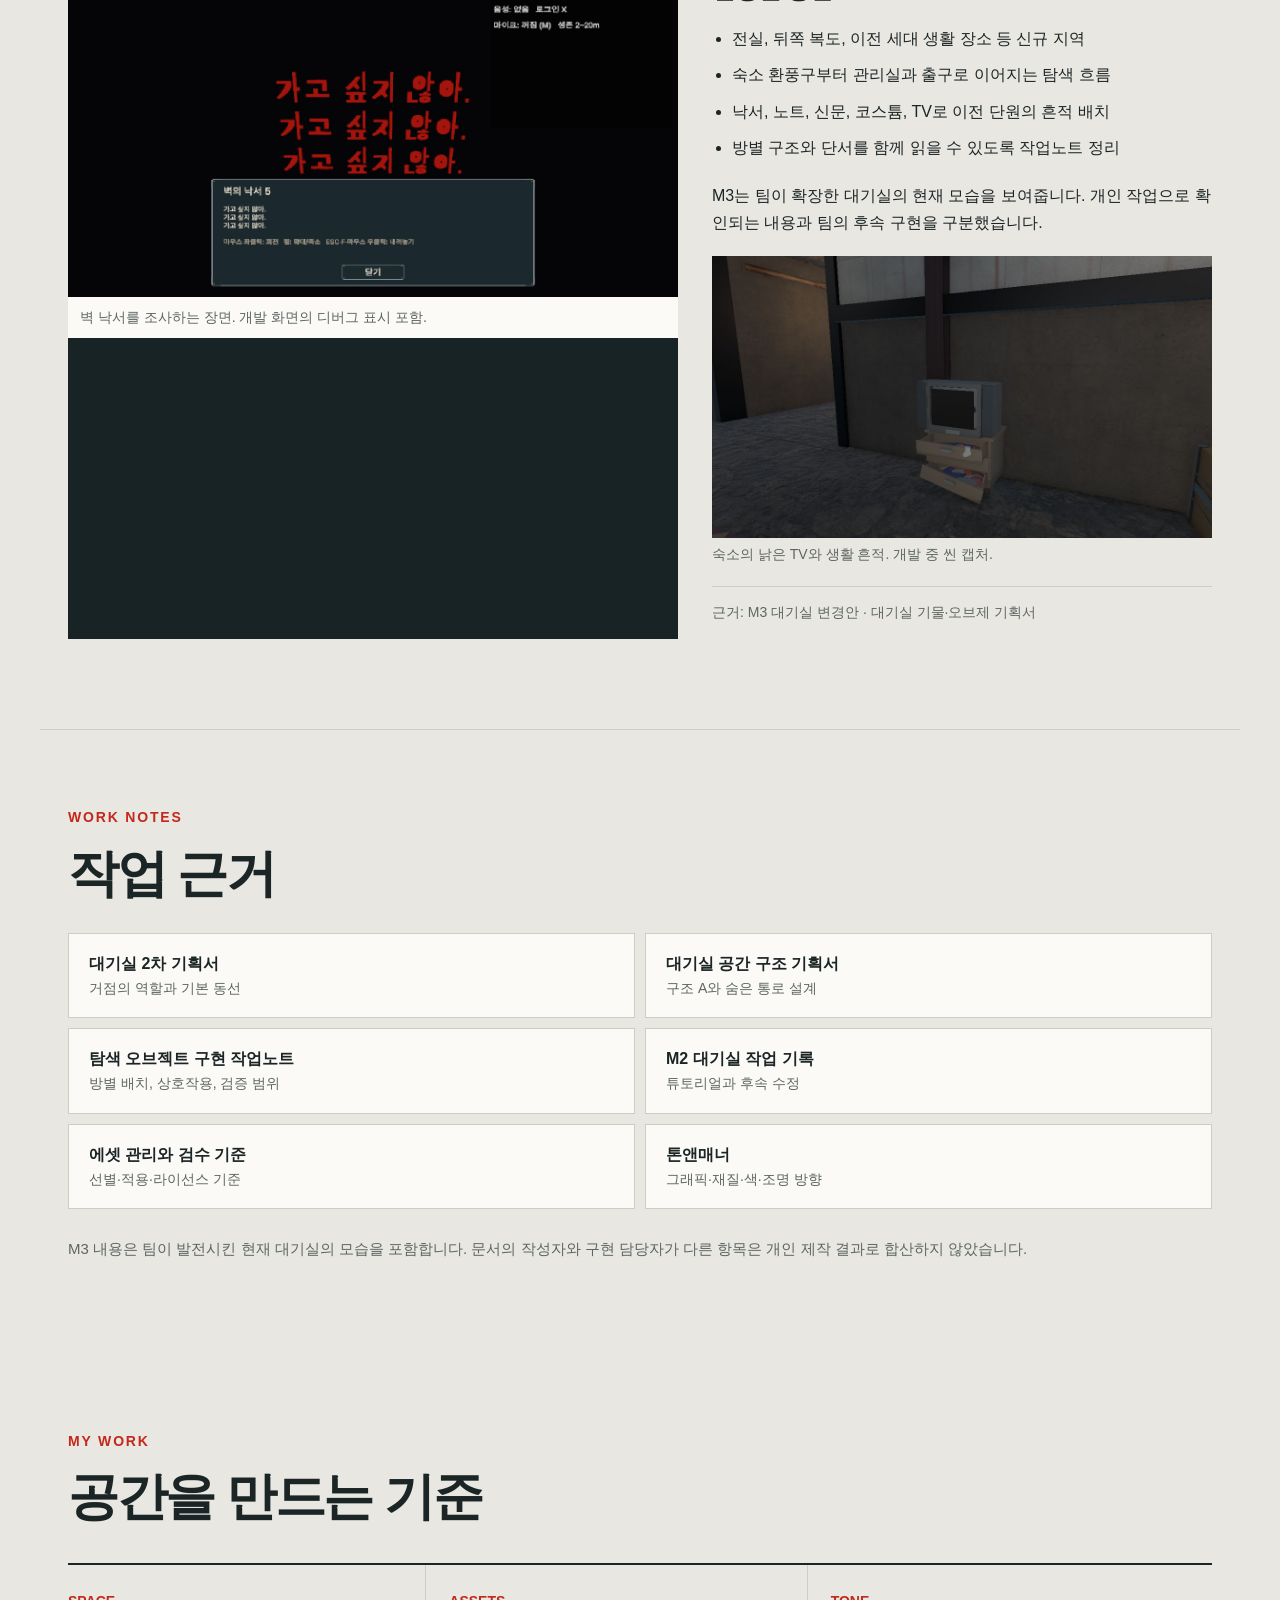
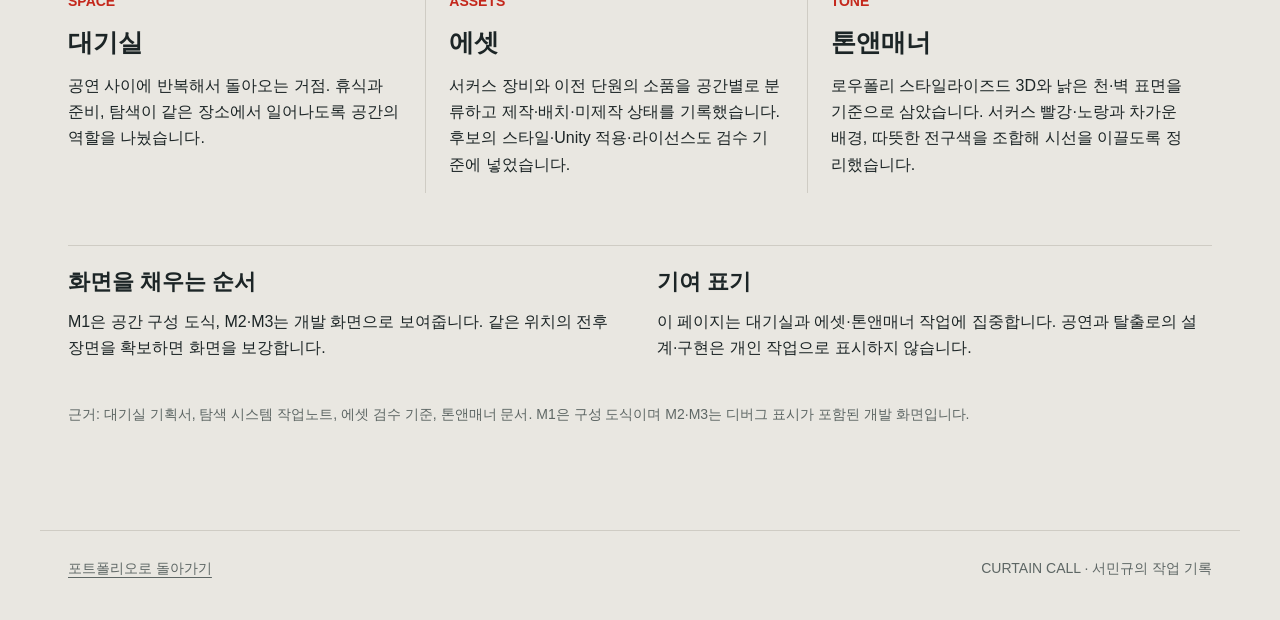
==== commit 45e77b2a: "Add approved Curtain Call development screenshots" ====
--- a/curtain-call/index.html
+++ b/curtain-call/index.html
@@ -14,15 +14,15 @@
       <div class="slide-heading"><div><p class="eyebrow">MILESTONE VIEW</p><h2 id="slide-title">대기실의 변화, 세 장으로 보기</h2></div><div class="slide-controls"><button id="slide-prev" type="button" aria-label="이전 단계">이전</button><span id="slide-count" aria-live="polite">1 / 3</span><button id="slide-next" type="button" aria-label="다음 단계">다음</button></div></div>
       <div class="slide-track" id="slide-track">
         <article class="slide active" data-slide="0"><div class="slide-media"><div class="visual-map"><span>LOBBY</span><span>숙소 · 상점 · 소품실</span><span>공연장 입구</span></div><span class="media-label">공간 구성 요약 · 기획 단계</span></div><div class="slide-copy"><span>M1 · 거점의 구조</span><h3>돌아와서 무엇을 할까?</h3><p>로비를 중심으로 숙소·상점·소품실·무대 통로의 역할을 나눴습니다. 공연 후 정비와 휴식, 다음 행동의 출발점이 되는 공간을 설계했습니다.</p><a href="#m1">M1 작업 내용 보기</a></div></article>
-        <article class="slide" data-slide="1" hidden><div class="slide-media"><div class="visual-guide"><span>01 대기실 안내</span><span>02 상점과 선반</span><span>03 스케줄과 잠자리</span></div><span class="media-label">작업 흐름 도식 · 실제 화면 아님</span></div><div class="slide-copy"><span>M2 · 안내와 상호작용</span><h3>처음 온 사람은 어디로 갈까?</h3><p>첫날 쉬는 시간과 밤 정비에 가이드 패널을 넣었습니다. 필요한 장소를 카메라로 보여주고, 상점·보관용 선반·스케줄표를 차례로 익히게 했습니다.</p><a href="#m2">M2 작업 내용 보기</a></div></article>
-        <article class="slide" data-slide="2" hidden><div class="slide-media"><div class="visual-trace"><span>벽에 남은 흔적</span><strong>가고 싶지 않아.</strong><small>조사 · 발견 · 추론</small></div><span class="media-label">작업 흐름 도식 · 실제 화면 아님</span></div><div class="slide-copy"><span>M3 · 흔적을 읽는 탐색</span><h3>방에 남은 이야기를 어떻게 발견할까?</h3><p>신규 지역에 낙서·기록물·코스튬을 놓고, 부수기와 배선 절단 같은 행동을 탐색 동선에 연결했습니다. 화면의 낙서는 이전 단원의 흔적을 읽는 장면입니다.</p><a href="#m3">M3 작업 내용 보기</a></div></article>
+        <article class="slide" data-slide="1" hidden><div class="slide-media"><img src="assets/m2-waiting-room-guide.png" alt="대기실 안내 패널과 목표가 표시된 개발 화면" loading="lazy"><span class="media-label">개발 빌드 캡처 · 디버그 표시 포함</span></div><div class="slide-copy"><span>M2 · 안내와 상호작용</span><h3>처음 온 사람은 어디로 갈까?</h3><p>첫날 쉬는 시간과 밤 정비에 가이드 패널을 넣었습니다. 필요한 장소를 카메라로 보여주고, 상점·보관용 선반·스케줄표를 차례로 익히게 했습니다.</p><a href="#m2">M2 작업 내용 보기</a></div></article>
+        <article class="slide" data-slide="2" hidden><div class="slide-media"><img src="assets/m3-wall-graffiti.jpg" alt="대기실 벽의 붉은 낙서를 조사하는 개발 화면" loading="lazy"><span class="media-label">개발 빌드 캡처 · 디버그 표시 포함</span></div><div class="slide-copy"><span>M3 · 흔적을 읽는 탐색</span><h3>방에 남은 이야기를 어떻게 발견할까?</h3><p>신규 지역에 낙서·기록물·코스튬을 놓고, 부수기와 배선 절단 같은 행동을 탐색 동선에 연결했습니다. 화면의 낙서는 이전 단원의 흔적을 읽는 장면입니다.</p><a href="#m3">M3 작업 내용 보기</a></div></article>
       </div>
       <div class="slide-dots" role="group" aria-label="슬라이드 선택"><button class="active" type="button" data-go="0" aria-label="M1 보기" aria-current="true">M1</button><button type="button" data-go="1" aria-label="M2 보기">M2</button><button type="button" data-go="2" aria-label="M3 보기">M3</button></div>
     </section>
     <section id="m1" class="milestone wrap"><div class="section-head"><p class="eyebrow">M1 · 2026.10</p><h2>공연 사이에 돌아올 이유를 만들다</h2><p>공연 후 휴식·정비·다음 준비가 일어나는 거점으로 대기실을 기획했습니다. 로비, 숙소, 상점, 소품실, 무대 입구 통로의 기본 구조와 역할을 잡았습니다.</p></div><div class="story"><figure class="screen shot"><div class="visual-map"><span>LOBBY</span><span>숙소 · 상점 · 소품실</span><span>공연장 입구</span></div><figcaption>대기실의 역할과 주요 공간을 요약한 도식.</figcaption></figure><div class="notes"><h3>내가 맡은 범위</h3><ul><li>대기실의 기획, 공간 디자인, 맵·기능·아트 작업</li><li>공연 뒤 돌아와 정비하고 다음 행동을 정하는 흐름</li><li>낡은 서커스 뒤편과 생활 공간의 분위기</li></ul><p>초기 기획에서 대기실을 쉬는 곳이면서 이전 단원의 흔적과 탈출 가능성을 발견하는 장소로 정의했습니다. 제안 단계의 조작 수치와 공간안은 완성 기능으로 표시하지 않습니다.</p><p class="credit">근거: 대기실 2차 기획서 · M1 제출 문서</p></div></div></section>
-    <section id="m2" class="milestone wrap"><div class="section-head"><p class="eyebrow">M2 · 2026.11</p><h2>길을 찾고 행동을 배우게 하다</h2><p>대기실을 탐색 가능한 공간으로 확장하고, 첫날의 쉬는 시간과 밤 정비에서 필요한 행동을 화면과 카메라로 안내했습니다.</p></div><div class="story"><figure class="screen shot"><div class="visual-guide"><span>01 대기실 안내</span><span>02 상점과 선반</span><span>03 스케줄과 잠자리</span></div><figcaption>대기실 안내 순서를 요약한 도식.</figcaption></figure><div class="notes"><h3>작업의 중심</h3><ul><li>첫날 대기실 흐름을 안내하는 가이드 패널과 연계 클로즈업</li><li>상점 → 보관용 선반 → 스케줄표 → 잠자리의 밤 정비 안내</li><li>공간별 서커스 기물을 분류하고 일부 제작·배치</li><li>기물 줍기, 시간 진행, 안내 문구, 화면 표시의 문제 수정</li></ul><p>작업 기록에는 튜토리얼 안내 24개와 문구 파일화가 남아 있습니다. 자동 검사와 사람 플레이 확인 범위는 구분해 제시합니다.</p><p class="credit">근거: M2 대기실 작업 기록 · 튜토리얼 화면 가이드 · 기물 제작 후보 문서</p></div></div></section>
-    <section id="m3" class="milestone wrap"><div class="section-head"><p class="eyebrow">M3 · 2026.11</p><h2>방의 흔적을 따라 더 깊이 들어가다</h2><p>초기 열쇠 중심 탐색을 실제 공간에 배치해 검증했습니다. 이후 팀은 벽 파괴, 배선 절단, 협력 이동을 중심으로 경로를 확장했습니다.</p></div><div class="story"><figure class="screen shot"><div class="visual-trace"><span>벽에 남은 흔적</span><strong>가고 싶지 않아.</strong><small>조사 · 발견 · 추론</small></div><figcaption>벽의 단서와 조사 행동을 보여주는 설명용 구성.</figcaption></figure><div class="notes"><h3>변경된 공간</h3><ul><li>전실, 뒤쪽 복도, 이전 세대 생활 장소 등 신규 지역</li><li>숙소 환풍구부터 관리실과 출구로 이어지는 탐색 흐름</li><li>낙서, 노트, 신문, 코스튬, TV로 이전 단원의 흔적 배치</li><li>방별 구조와 단서를 함께 읽을 수 있도록 작업노트 정리</li></ul><p>M3는 팀이 확장한 대기실의 현재 모습을 보여줍니다. 개인 작업으로 확인되는 내용과 팀의 후속 구현을 구분했습니다.</p><figure class="detail-shot"><div class="visual-detail">낡은 TV · 이전 단원의 생활 흔적</div><figcaption>숙소의 생활 소품과 기록물 배치.</figcaption></figure><p class="credit">근거: M3 대기실 변경안 · 대기실 기물·오브제 기획서</p></div></div></section>
-    <section id="evidence" class="evidence wrap"><p class="eyebrow">WORK NOTES</p><h2>작업 근거</h2><div class="evidence-list"><div><b>대기실 2차 기획서</b><span>거점의 역할과 기본 동선</span></div><div><b>대기실 공간 구조 기획서</b><span>구조 A와 숨은 통로 설계</span></div><div><b>탐색 오브젝트 구현 작업노트</b><span>방별 배치, 상호작용, 검증 범위</span></div><div><b>M2 대기실 작업 기록</b><span>튜토리얼과 후속 수정</span></div><div><b>에셋 관리와 검수 기준</b><span>선별·적용·라이선스 기준</span></div><div><b>톤앤매너</b><span>그래픽·재질·색·조명 방향</span></div></div><p class="evidence-note">M3 내용은 팀이 발전시킨 현재 대기실의 모습을 포함합니다. 문서의 작성자와 구현 담당자가 다른 항목은 개인 제작 결과로 합산하지 않았습니다.</p></section><section id="craft" class="compare wrap"><p class="eyebrow">MY WORK</p><h2>공간을 만드는 기준</h2><div class="comparison"><div><span>SPACE</span><strong>대기실</strong><p>공연 사이에 반복해서 돌아오는 거점. 휴식과 준비, 탐색이 같은 장소에서 일어나도록 공간의 역할을 나눴습니다.</p></div><div><span>ASSETS</span><strong>에셋</strong><p>서커스 장비와 이전 단원의 소품을 공간별로 분류하고 제작·배치·미제작 상태를 기록했습니다. 후보의 스타일·Unity 적용·라이선스도 검수 기준에 넣었습니다.</p></div><div><span>TONE</span><strong>톤앤매너</strong><p>로우폴리 스타일라이즈드 3D와 낡은 천·벽 표면을 기준으로 삼았습니다. 서커스 빨강·노랑과 차가운 배경, 따뜻한 전구색을 조합해 시선을 이끌도록 정리했습니다.</p></div></div><div class="next"><div><h3>화면을 채우는 순서</h3><p>현재는 설명용 도식으로 흐름을 보여줍니다. 공개 가능한 실제 플레이 화면이 확인되면 같은 위치에서 교체합니다.</p></div><div><h3>기여 표기</h3><p>이 페이지는 대기실과 에셋·톤앤매너 작업에 집중합니다. 공연과 탈출로의 설계·구현은 개인 작업으로 표시하지 않습니다.</p></div></div><p class="source">근거: 대기실 기획서, 탐색 시스템 작업노트, 에셋 검수 기준, 톤앤매너 문서. 화면 자료는 공개 가능한 자료가 확인되면 단계별로 보강합니다.</p></section>
+    <section id="m2" class="milestone wrap"><div class="section-head"><p class="eyebrow">M2 · 2026.11</p><h2>길을 찾고 행동을 배우게 하다</h2><p>대기실을 탐색 가능한 공간으로 확장하고, 첫날의 쉬는 시간과 밤 정비에서 필요한 행동을 화면과 카메라로 안내했습니다.</p></div><div class="story"><figure class="screen shot"><img src="assets/m2-waiting-room-guide.png" alt="대기실 안내 패널과 목표가 표시된 개발 화면" loading="lazy"><figcaption>대기실 안내 패널과 목표 표시. 개발 화면의 디버그 표시 포함.</figcaption></figure><div class="notes"><h3>작업의 중심</h3><ul><li>첫날 대기실 흐름을 안내하는 가이드 패널과 연계 클로즈업</li><li>상점 → 보관용 선반 → 스케줄표 → 잠자리의 밤 정비 안내</li><li>공간별 서커스 기물을 분류하고 일부 제작·배치</li><li>기물 줍기, 시간 진행, 안내 문구, 화면 표시의 문제 수정</li></ul><p>작업 기록에는 튜토리얼 안내 24개와 문구 파일화가 남아 있습니다. 자동 검사와 사람 플레이 확인 범위는 구분해 제시합니다.</p><p class="credit">근거: M2 대기실 작업 기록 · 튜토리얼 화면 가이드 · 기물 제작 후보 문서</p></div></div></section>
+    <section id="m3" class="milestone wrap"><div class="section-head"><p class="eyebrow">M3 · 2026.11</p><h2>방의 흔적을 따라 더 깊이 들어가다</h2><p>초기 열쇠 중심 탐색을 실제 공간에 배치해 검증했습니다. 이후 팀은 벽 파괴, 배선 절단, 협력 이동을 중심으로 경로를 확장했습니다.</p></div><div class="story"><figure class="screen shot"><img src="assets/m3-wall-graffiti.jpg" alt="대기실 벽의 붉은 낙서를 조사하는 개발 화면" loading="lazy"><figcaption>벽 낙서를 조사하는 장면. 개발 화면의 디버그 표시 포함.</figcaption></figure><div class="notes"><h3>변경된 공간</h3><ul><li>전실, 뒤쪽 복도, 이전 세대 생활 장소 등 신규 지역</li><li>숙소 환풍구부터 관리실과 출구로 이어지는 탐색 흐름</li><li>낙서, 노트, 신문, 코스튬, TV로 이전 단원의 흔적 배치</li><li>방별 구조와 단서를 함께 읽을 수 있도록 작업노트 정리</li></ul><p>M3는 팀이 확장한 대기실의 현재 모습을 보여줍니다. 개인 작업으로 확인되는 내용과 팀의 후속 구현을 구분했습니다.</p><figure class="detail-shot"><img src="assets/m3-dorm-tv.jpg" alt="숙소에 배치한 낡은 TV와 생활 소품" loading="lazy"><figcaption>숙소의 낡은 TV와 생활 흔적. 개발 중 씬 캡처.</figcaption></figure><p class="credit">근거: M3 대기실 변경안 · 대기실 기물·오브제 기획서</p></div></div></section>
+    <section id="evidence" class="evidence wrap"><p class="eyebrow">WORK NOTES</p><h2>작업 근거</h2><div class="evidence-list"><div><b>대기실 2차 기획서</b><span>거점의 역할과 기본 동선</span></div><div><b>대기실 공간 구조 기획서</b><span>구조 A와 숨은 통로 설계</span></div><div><b>탐색 오브젝트 구현 작업노트</b><span>방별 배치, 상호작용, 검증 범위</span></div><div><b>M2 대기실 작업 기록</b><span>튜토리얼과 후속 수정</span></div><div><b>에셋 관리와 검수 기준</b><span>선별·적용·라이선스 기준</span></div><div><b>톤앤매너</b><span>그래픽·재질·색·조명 방향</span></div></div><p class="evidence-note">M3 내용은 팀이 발전시킨 현재 대기실의 모습을 포함합니다. 문서의 작성자와 구현 담당자가 다른 항목은 개인 제작 결과로 합산하지 않았습니다.</p></section><section id="craft" class="compare wrap"><p class="eyebrow">MY WORK</p><h2>공간을 만드는 기준</h2><div class="comparison"><div><span>SPACE</span><strong>대기실</strong><p>공연 사이에 반복해서 돌아오는 거점. 휴식과 준비, 탐색이 같은 장소에서 일어나도록 공간의 역할을 나눴습니다.</p></div><div><span>ASSETS</span><strong>에셋</strong><p>서커스 장비와 이전 단원의 소품을 공간별로 분류하고 제작·배치·미제작 상태를 기록했습니다. 후보의 스타일·Unity 적용·라이선스도 검수 기준에 넣었습니다.</p></div><div><span>TONE</span><strong>톤앤매너</strong><p>로우폴리 스타일라이즈드 3D와 낡은 천·벽 표면을 기준으로 삼았습니다. 서커스 빨강·노랑과 차가운 배경, 따뜻한 전구색을 조합해 시선을 이끌도록 정리했습니다.</p></div></div><div class="next"><div><h3>화면을 채우는 순서</h3><p>M1은 공간 구성 도식, M2·M3는 개발 화면으로 보여줍니다. 같은 위치의 전후 장면을 확보하면 화면을 보강합니다.</p></div><div><h3>기여 표기</h3><p>이 페이지는 대기실과 에셋·톤앤매너 작업에 집중합니다. 공연과 탈출로의 설계·구현은 개인 작업으로 표시하지 않습니다.</p></div></div><p class="source">근거: 대기실 기획서, 탐색 시스템 작업노트, 에셋 검수 기준, 톤앤매너 문서. M1은 구성 도식이며 M2·M3는 디버그 표시가 포함된 개발 화면입니다.</p></section>
   </main><footer class="wrap"><a href="../">포트폴리오로 돌아가기</a><span>CURTAIN CALL · 서민규의 작업 기록</span></footer><script src="app.js" defer></script>
 </body>
 </html>
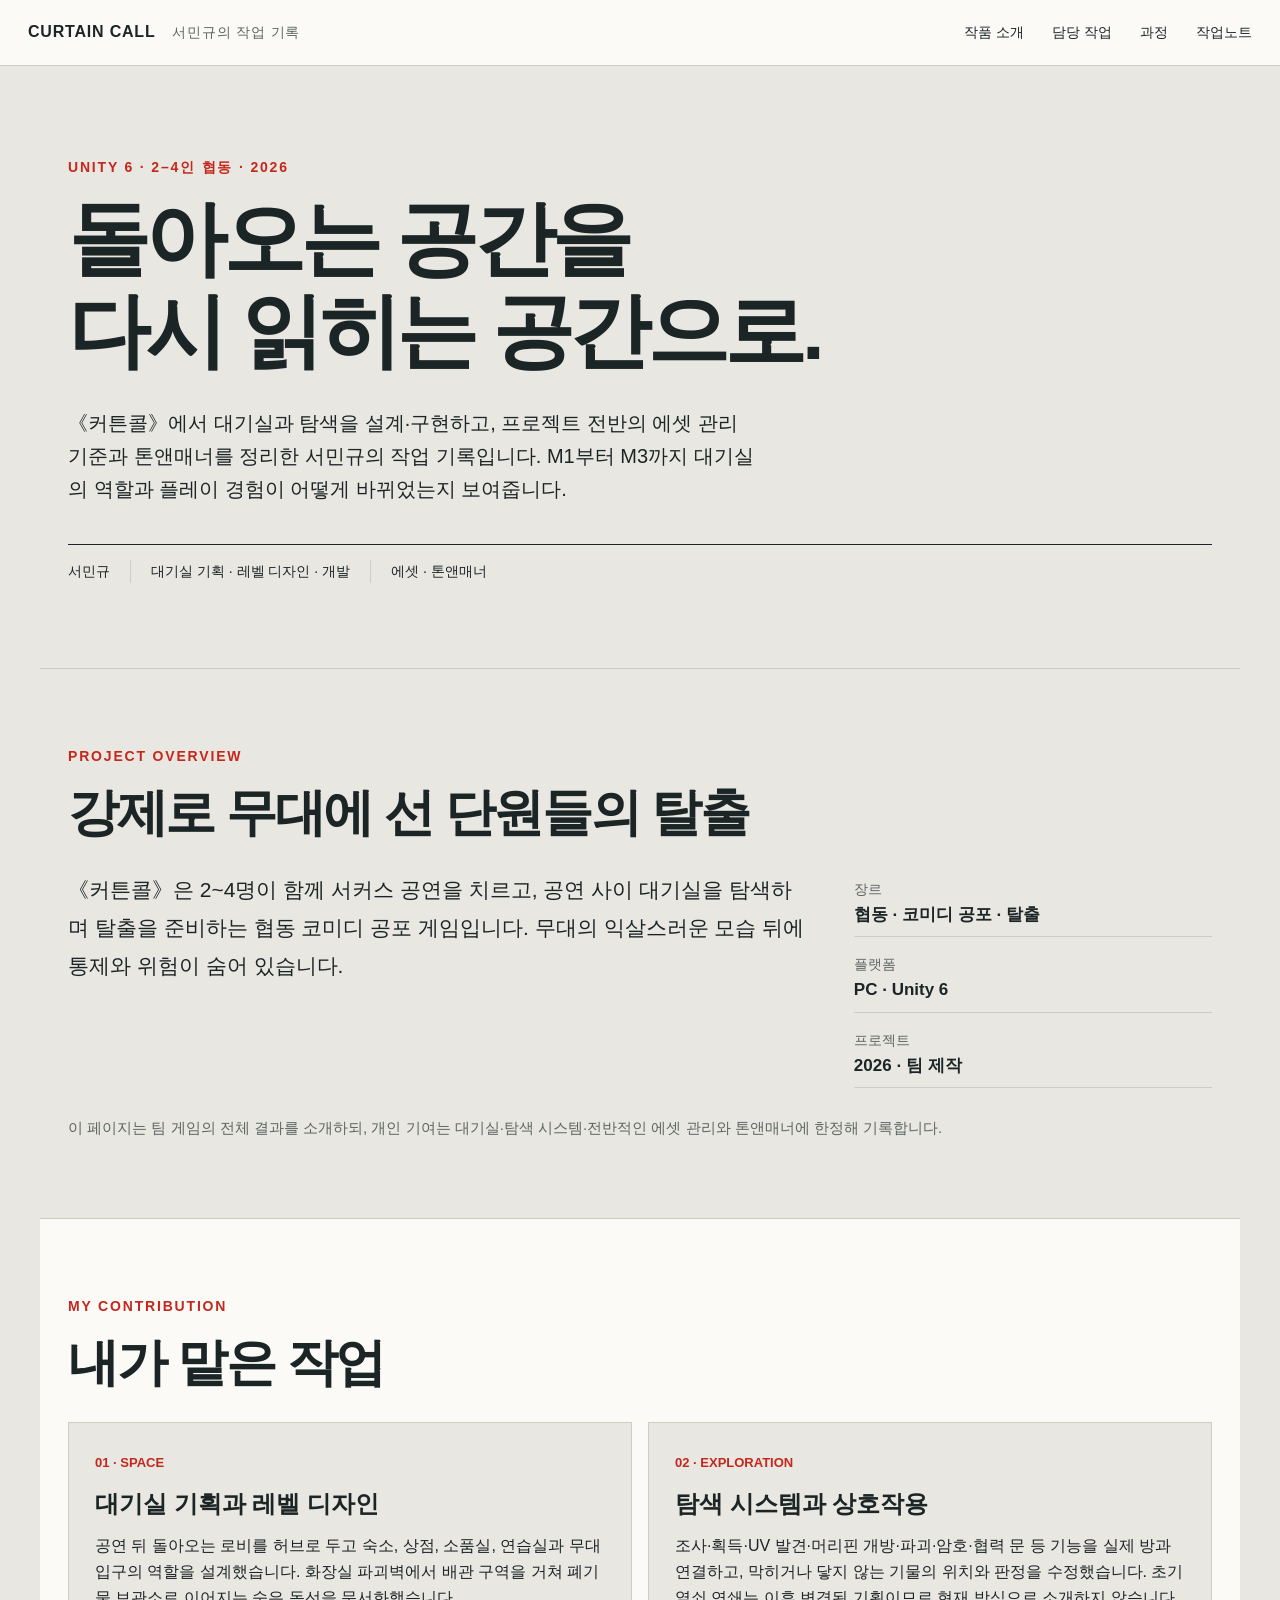
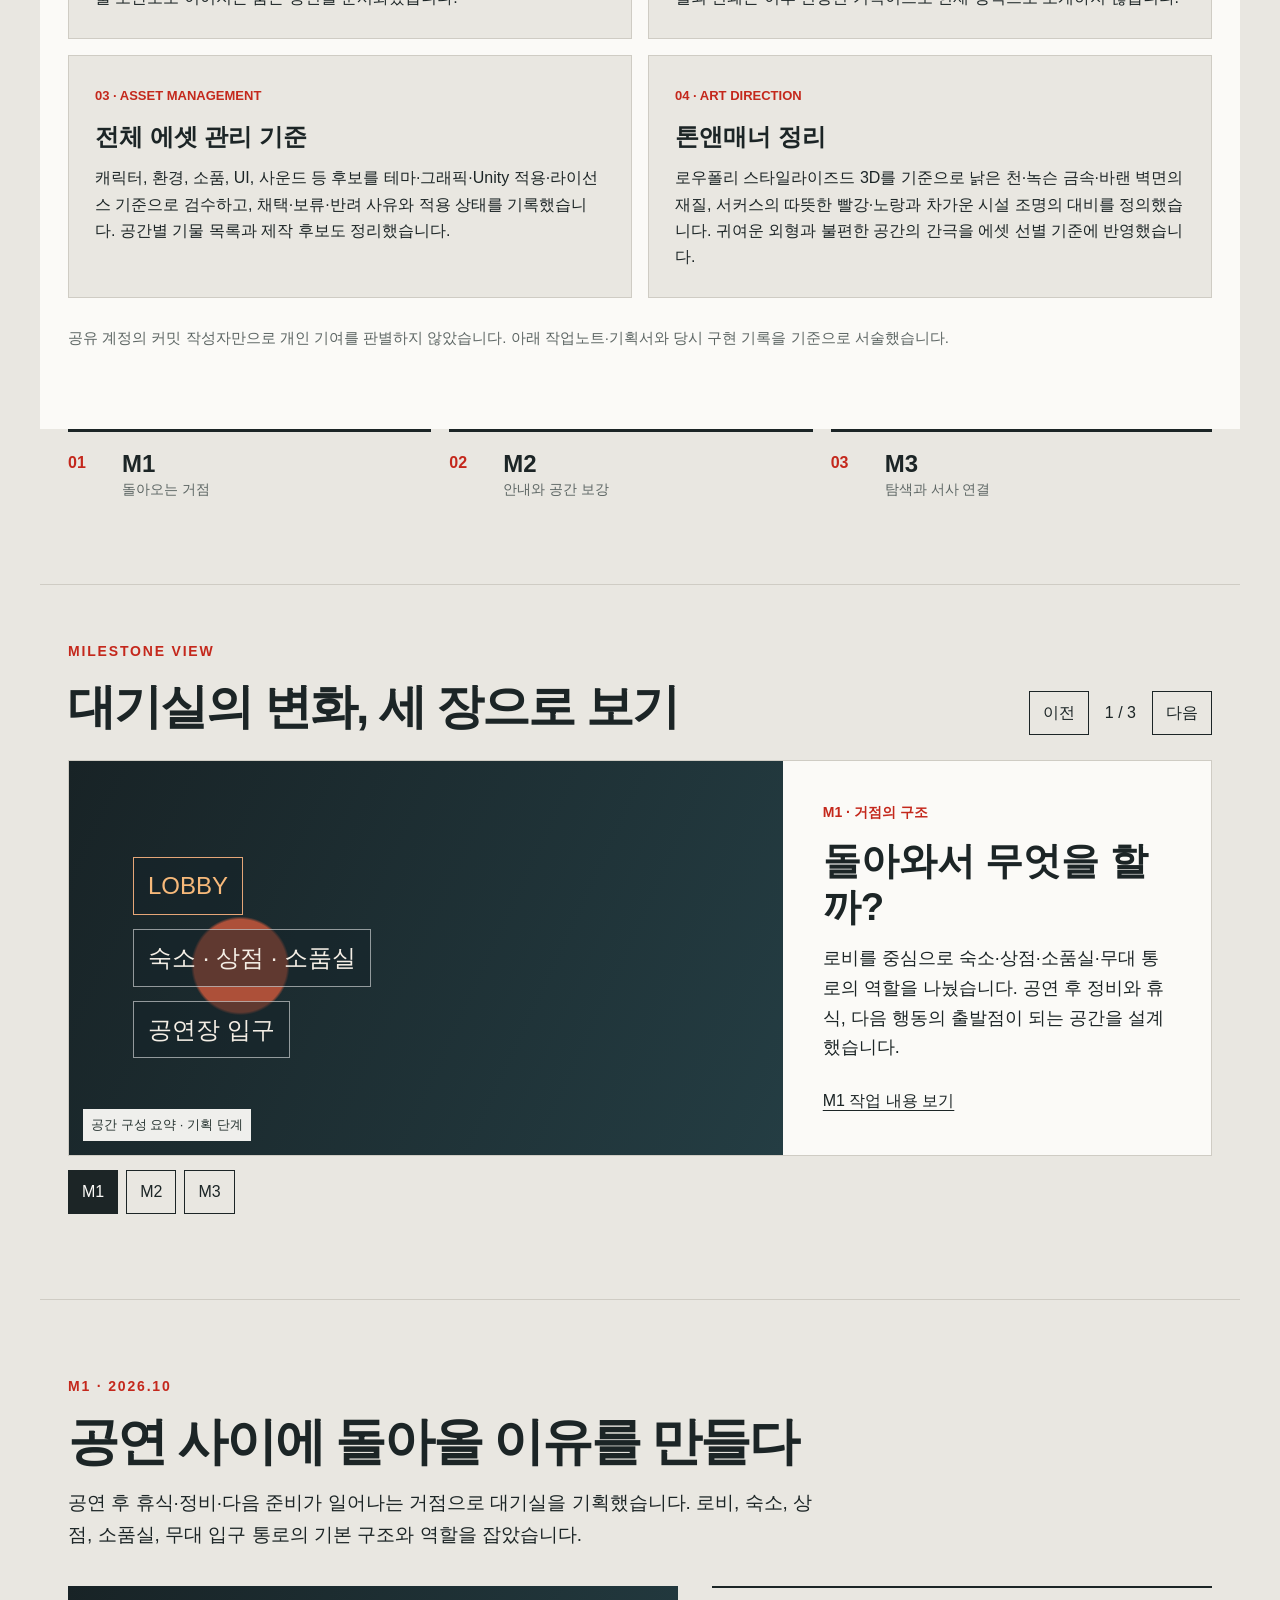
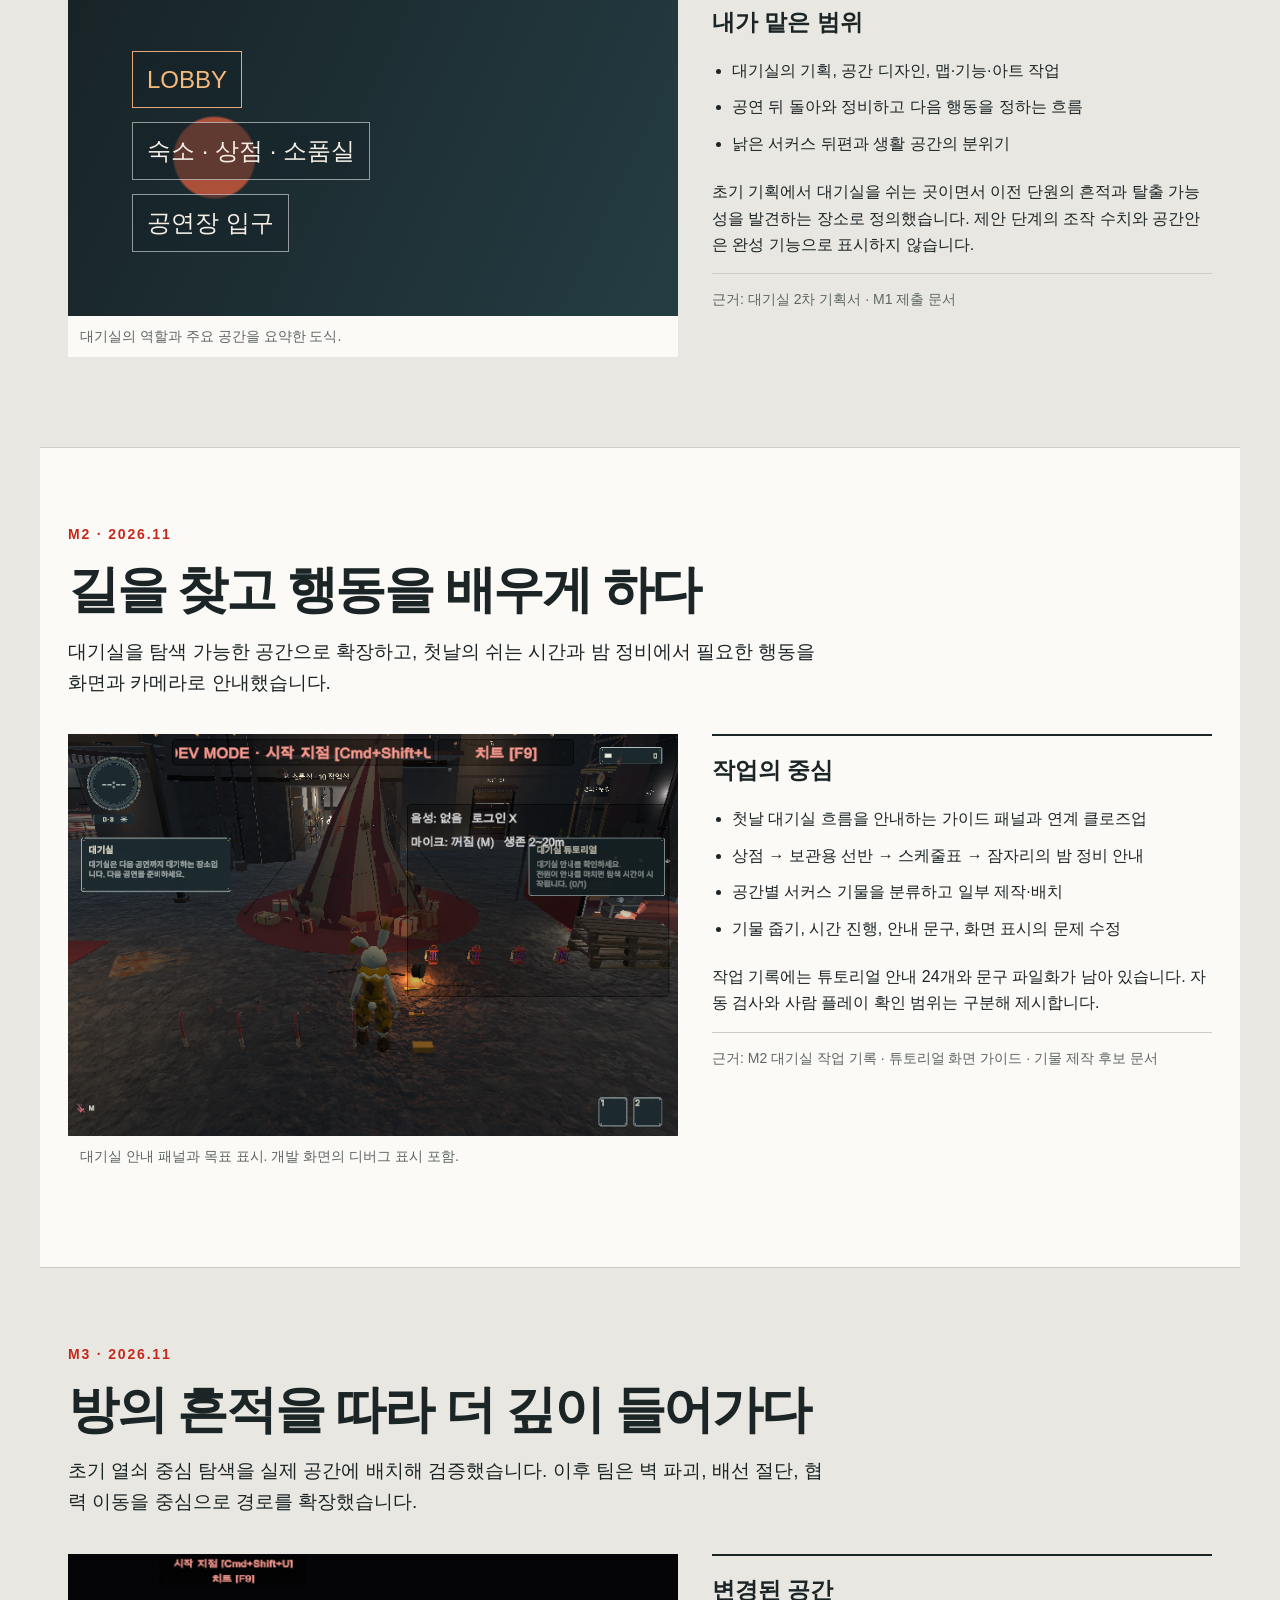
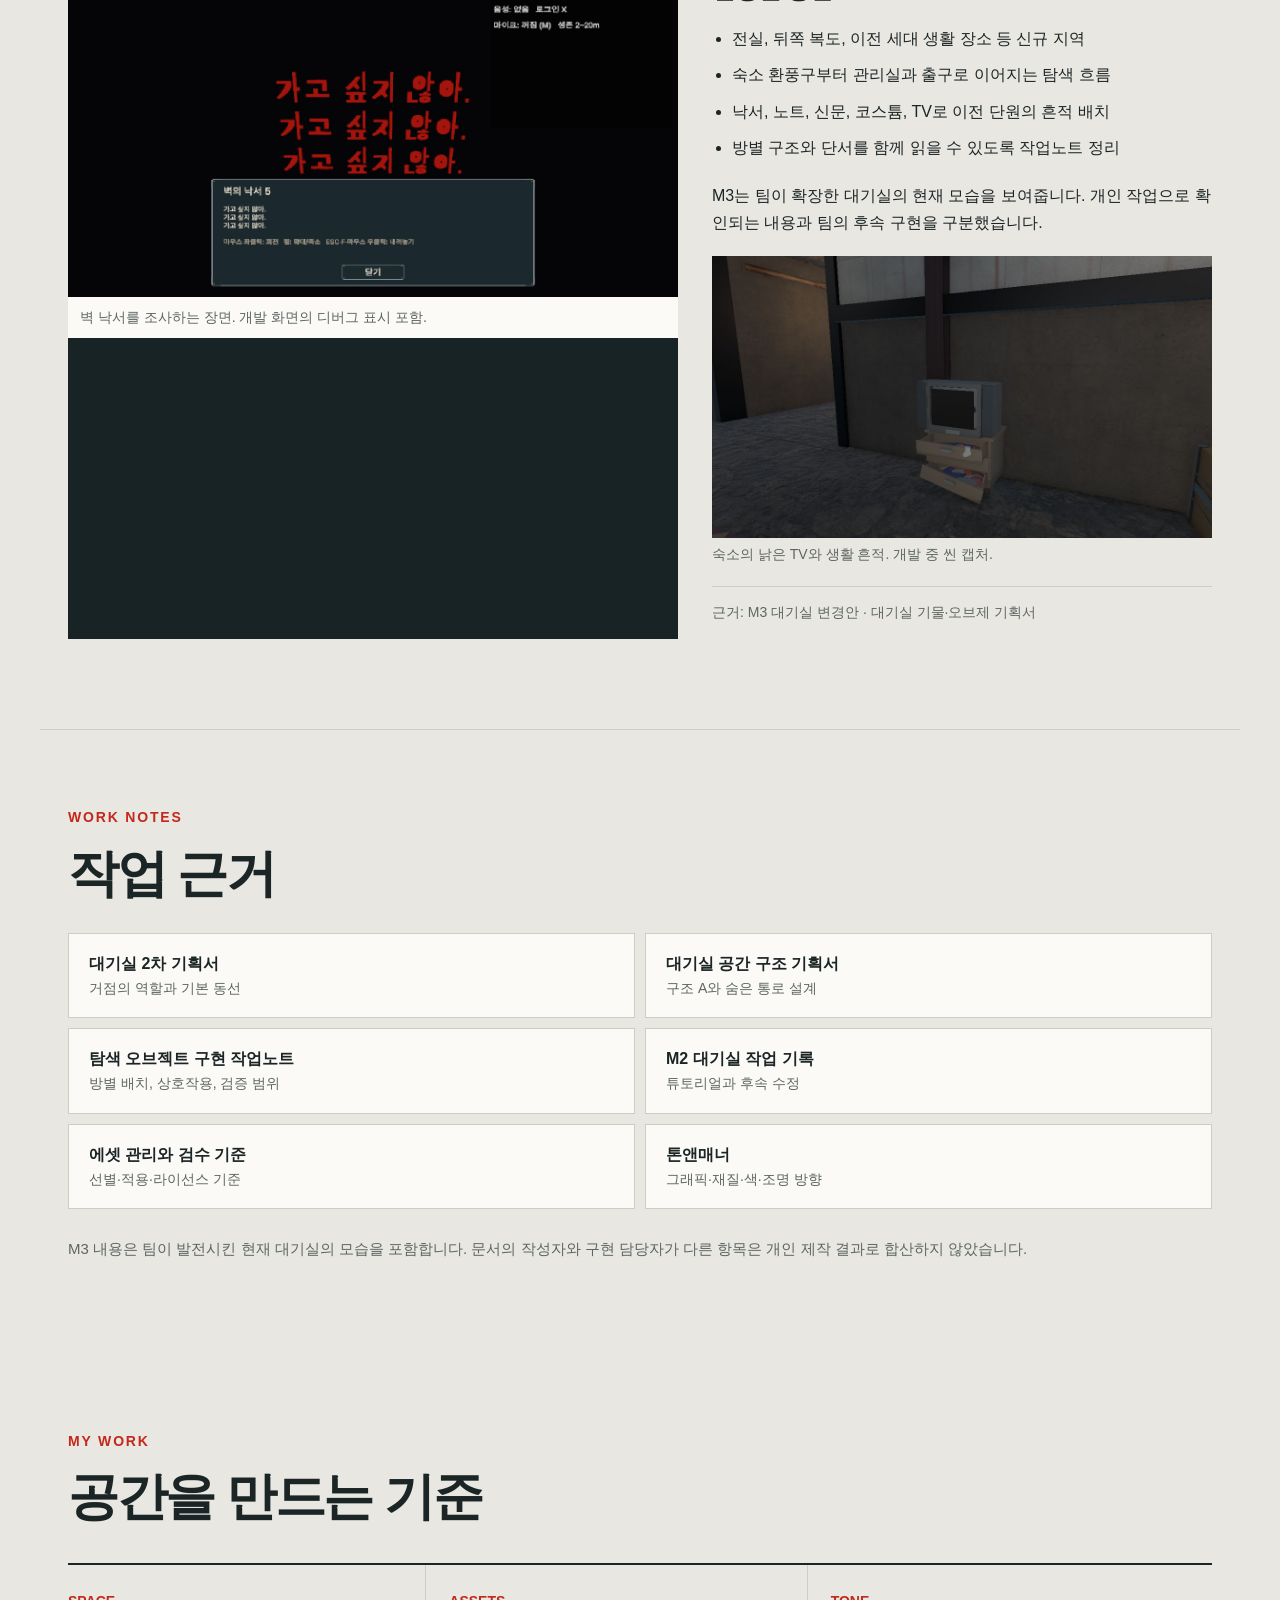
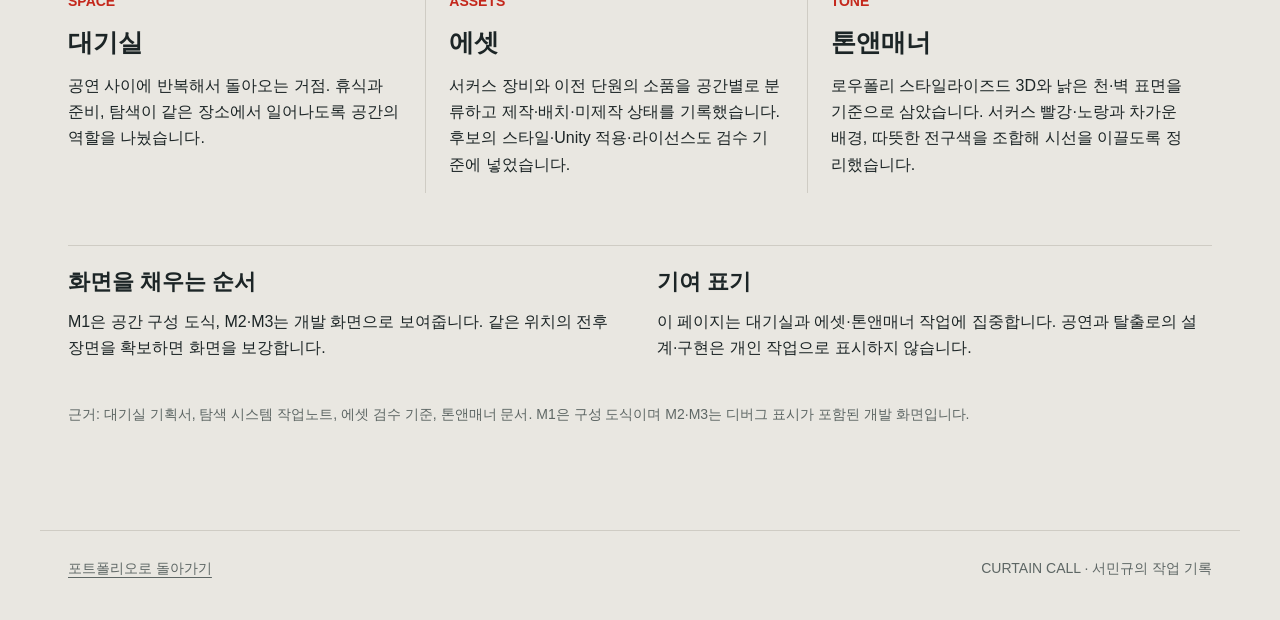
==== commit 07691635: "Correct Curtain Call introduction wording" ====
--- a/curtain-call/index.html
+++ b/curtain-call/index.html
@@ -8,7 +8,7 @@
 <body>
   <header class="topbar"><a class="brand" href="#top">CURTAIN CALL <span>서민규의 작업 기록</span></a><nav aria-label="페이지 탐색"><a href="#about">작품 소개</a><a href="#role">담당 작업</a><a href="#m1">과정</a><a href="#evidence">작업노트</a></nav></header>
   <main id="top">
-    <section class="hero wrap"><p class="eyebrow">UNITY 6 · 2–4인 협동 · 2026</p><h1>돌아오는 공간을<br>다시 읽히는 공간으로.</h1><p class="lead">《커튼콜》에서 대기실의 대기실과 탐색을 설계·구현하고, 프로젝트 전반의 에셋 관리 기준과 톤앤매너를 정리한 서민규의 작업 기록입니다. M1부터 M3까지 대기실의 역할과 플레이 경험이 어떻게 바뀌었는지 보여줍니다.</p><div class="hero-meta"><span>서민규</span><span>대기실 기획 · 레벨 디자인 · 개발</span><span>에셋 · 톤앤매너</span></div></section>
+    <section class="hero wrap"><p class="eyebrow">UNITY 6 · 2–4인 협동 · 2026</p><h1>돌아오는 공간을<br>다시 읽히는 공간으로.</h1><p class="lead">《커튼콜》에서 대기실과 탐색을 설계·구현하고, 프로젝트 전반의 에셋 관리 기준과 톤앤매너를 정리한 서민규의 작업 기록입니다. M1부터 M3까지 대기실의 역할과 플레이 경험이 어떻게 바뀌었는지 보여줍니다.</p><div class="hero-meta"><span>서민규</span><span>대기실 기획 · 레벨 디자인 · 개발</span><span>에셋 · 톤앤매너</span></div></section>
     <section id="about" class="about wrap"><p class="eyebrow">PROJECT OVERVIEW</p><h2>강제로 무대에 선 단원들의 탈출</h2><div class="about-grid"><p>《커튼콜》은 2~4명이 함께 서커스 공연을 치르고, 공연 사이 대기실을 탐색하며 탈출을 준비하는 협동 코미디 공포 게임입니다. 무대의 익살스러운 모습 뒤에 통제와 위험이 숨어 있습니다.</p><div class="about-facts"><span>장르 <b>협동 · 코미디 공포 · 탈출</b></span><span>플랫폼 <b>PC · Unity 6</b></span><span>프로젝트 <b>2026 · 팀 제작</b></span></div></div><p class="scope">이 페이지는 팀 게임의 전체 결과를 소개하되, 개인 기여는 대기실·탐색 시스템·전반적인 에셋 관리와 톤앤매너에 한정해 기록합니다.</p></section><section id="role" class="roles wrap"><p class="eyebrow">MY CONTRIBUTION</p><h2>내가 맡은 작업</h2><div class="role-grid"><article><span>01 · SPACE</span><h3>대기실 기획과 레벨 디자인</h3><p>공연 뒤 돌아오는 로비를 허브로 두고 숙소, 상점, 소품실, 연습실과 무대 입구의 역할을 설계했습니다. 화장실 파괴벽에서 배관 구역을 거쳐 폐기물 보관소로 이어지는 숨은 동선을 문서화했습니다.</p></article><article><span>02 · EXPLORATION</span><h3>탐색 시스템과 상호작용</h3><p>조사·획득·UV 발견·머리핀 개방·파괴·암호·협력 문 등 기능을 실제 방과 연결하고, 막히거나 닿지 않는 기물의 위치와 판정을 수정했습니다. 초기 열쇠 연쇄는 이후 변경된 기획이므로 현재 방식으로 소개하지 않습니다.</p></article><article><span>03 · ASSET MANAGEMENT</span><h3>전체 에셋 관리 기준</h3><p>캐릭터, 환경, 소품, UI, 사운드 등 후보를 테마·그래픽·Unity 적용·라이선스 기준으로 검수하고, 채택·보류·반려 사유와 적용 상태를 기록했습니다. 공간별 기물 목록과 제작 후보도 정리했습니다.</p></article><article><span>04 · ART DIRECTION</span><h3>톤앤매너 정리</h3><p>로우폴리 스타일라이즈드 3D를 기준으로 낡은 천·녹슨 금속·바랜 벽면의 재질, 서커스의 따뜻한 빨강·노랑과 차가운 시설 조명의 대비를 정의했습니다. 귀여운 외형과 불편한 공간의 간극을 에셋 선별 기준에 반영했습니다.</p></article></div><p class="role-note">공유 계정의 커밋 작성자만으로 개인 기여를 판별하지 않았습니다. 아래 작업노트·기획서와 당시 구현 기록을 기준으로 서술했습니다.</p></section><section class="route wrap" aria-label="마일스톤"><a href="#m1"><b>01</b><span>M1</span><small>돌아오는 거점</small></a><a href="#m2"><b>02</b><span>M2</span><small>안내와 공간 보강</small></a><a href="#m3"><b>03</b><span>M3</span><small>탐색과 서사 연결</small></a></section>
     <section class="slide-section wrap" aria-labelledby="slide-title">
       <div class="slide-heading"><div><p class="eyebrow">MILESTONE VIEW</p><h2 id="slide-title">대기실의 변화, 세 장으로 보기</h2></div><div class="slide-controls"><button id="slide-prev" type="button" aria-label="이전 단계">이전</button><span id="slide-count" aria-live="polite">1 / 3</span><button id="slide-next" type="button" aria-label="다음 단계">다음</button></div></div>
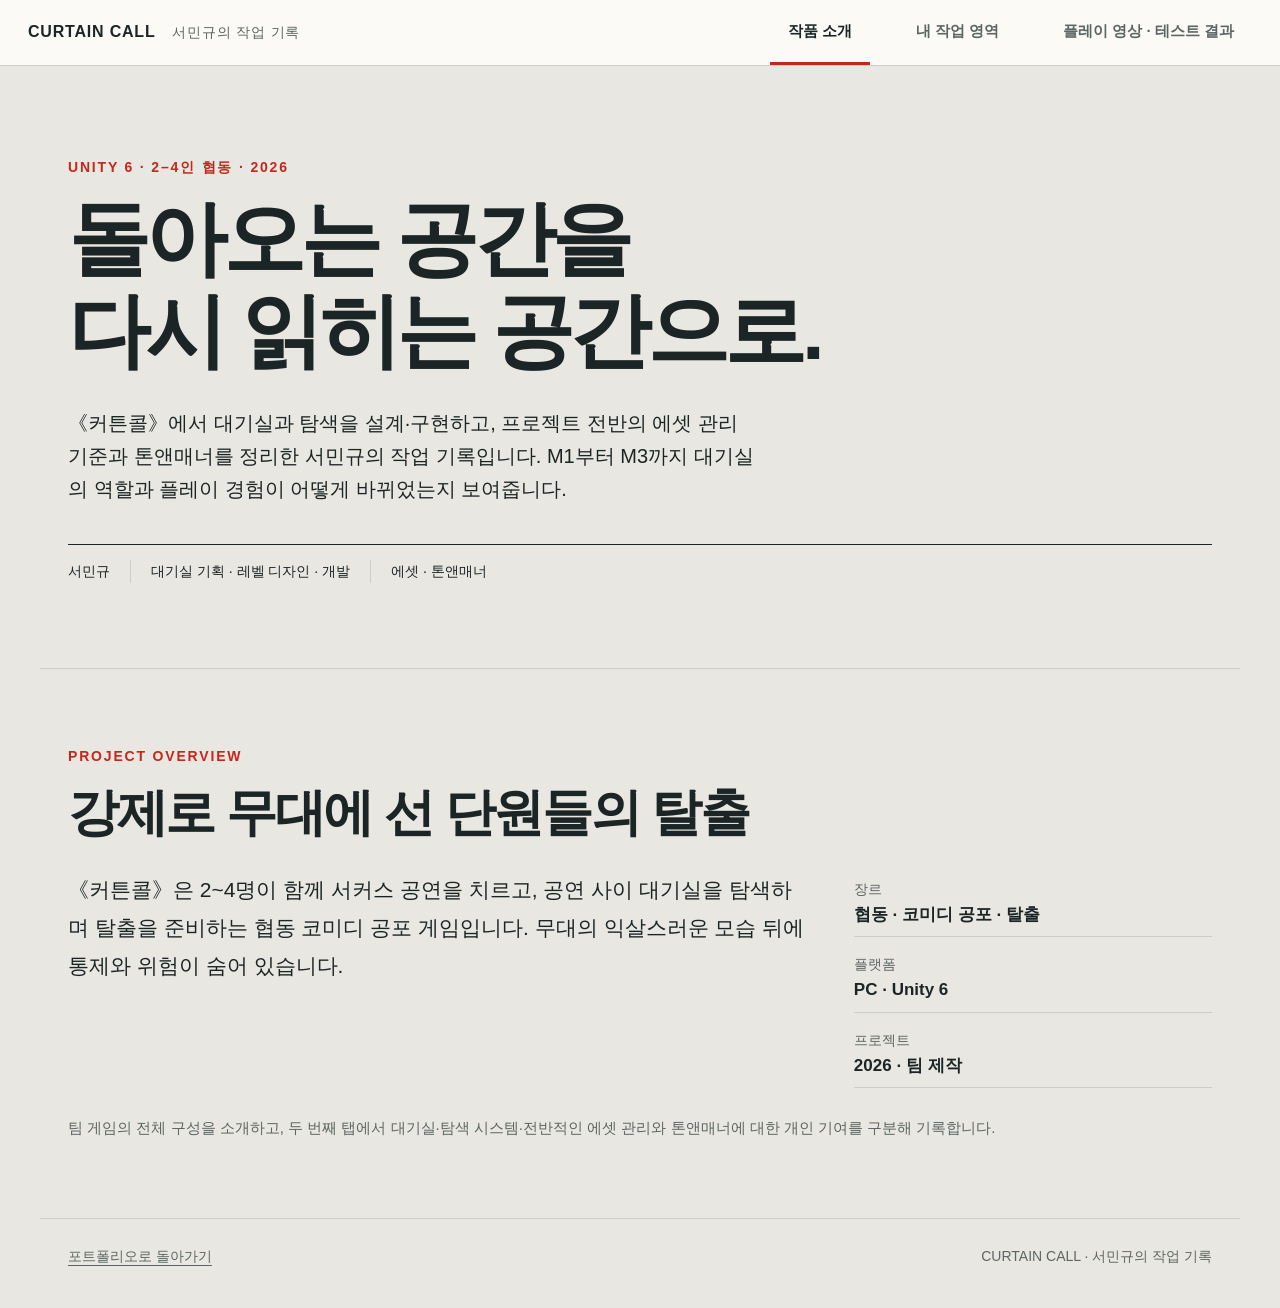
==== commit 135391a4: "Organize Curtain Call detail into three tabs" ====
--- a/curtain-call/index.html
+++ b/curtain-call/index.html
@@ -6,10 +6,10 @@
   <title>커튼콜 | 서민규의 작업 기록</title><link rel="stylesheet" href="style.css">
 </head>
 <body>
-  <header class="topbar"><a class="brand" href="#top">CURTAIN CALL <span>서민규의 작업 기록</span></a><nav aria-label="페이지 탐색"><a href="#about">작품 소개</a><a href="#role">담당 작업</a><a href="#m1">과정</a><a href="#evidence">작업노트</a></nav></header>
-  <main id="top">
+  <header class="topbar"><a class="brand" href="../">CURTAIN CALL <span>서민규의 작업 기록</span></a><nav class="page-tabs" role="tablist" aria-label="커튼콜 상세 페이지"><button id="tab-project" type="button" role="tab" aria-controls="panel-project" aria-selected="true" tabindex="0" data-panel="project">작품 소개</button><button id="tab-work" type="button" role="tab" aria-controls="panel-work" aria-selected="false" tabindex="-1" data-panel="work">내 작업 영역</button><button id="tab-test" type="button" role="tab" aria-controls="panel-test" aria-selected="false" tabindex="-1" data-panel="test">플레이 영상 · 테스트 결과</button></nav></header>
+  <main id="top"><div id="panel-project" class="tab-panel" role="tabpanel" aria-labelledby="tab-project">
     <section class="hero wrap"><p class="eyebrow">UNITY 6 · 2–4인 협동 · 2026</p><h1>돌아오는 공간을<br>다시 읽히는 공간으로.</h1><p class="lead">《커튼콜》에서 대기실과 탐색을 설계·구현하고, 프로젝트 전반의 에셋 관리 기준과 톤앤매너를 정리한 서민규의 작업 기록입니다. M1부터 M3까지 대기실의 역할과 플레이 경험이 어떻게 바뀌었는지 보여줍니다.</p><div class="hero-meta"><span>서민규</span><span>대기실 기획 · 레벨 디자인 · 개발</span><span>에셋 · 톤앤매너</span></div></section>
-    <section id="about" class="about wrap"><p class="eyebrow">PROJECT OVERVIEW</p><h2>강제로 무대에 선 단원들의 탈출</h2><div class="about-grid"><p>《커튼콜》은 2~4명이 함께 서커스 공연을 치르고, 공연 사이 대기실을 탐색하며 탈출을 준비하는 협동 코미디 공포 게임입니다. 무대의 익살스러운 모습 뒤에 통제와 위험이 숨어 있습니다.</p><div class="about-facts"><span>장르 <b>협동 · 코미디 공포 · 탈출</b></span><span>플랫폼 <b>PC · Unity 6</b></span><span>프로젝트 <b>2026 · 팀 제작</b></span></div></div><p class="scope">이 페이지는 팀 게임의 전체 결과를 소개하되, 개인 기여는 대기실·탐색 시스템·전반적인 에셋 관리와 톤앤매너에 한정해 기록합니다.</p></section><section id="role" class="roles wrap"><p class="eyebrow">MY CONTRIBUTION</p><h2>내가 맡은 작업</h2><div class="role-grid"><article><span>01 · SPACE</span><h3>대기실 기획과 레벨 디자인</h3><p>공연 뒤 돌아오는 로비를 허브로 두고 숙소, 상점, 소품실, 연습실과 무대 입구의 역할을 설계했습니다. 화장실 파괴벽에서 배관 구역을 거쳐 폐기물 보관소로 이어지는 숨은 동선을 문서화했습니다.</p></article><article><span>02 · EXPLORATION</span><h3>탐색 시스템과 상호작용</h3><p>조사·획득·UV 발견·머리핀 개방·파괴·암호·협력 문 등 기능을 실제 방과 연결하고, 막히거나 닿지 않는 기물의 위치와 판정을 수정했습니다. 초기 열쇠 연쇄는 이후 변경된 기획이므로 현재 방식으로 소개하지 않습니다.</p></article><article><span>03 · ASSET MANAGEMENT</span><h3>전체 에셋 관리 기준</h3><p>캐릭터, 환경, 소품, UI, 사운드 등 후보를 테마·그래픽·Unity 적용·라이선스 기준으로 검수하고, 채택·보류·반려 사유와 적용 상태를 기록했습니다. 공간별 기물 목록과 제작 후보도 정리했습니다.</p></article><article><span>04 · ART DIRECTION</span><h3>톤앤매너 정리</h3><p>로우폴리 스타일라이즈드 3D를 기준으로 낡은 천·녹슨 금속·바랜 벽면의 재질, 서커스의 따뜻한 빨강·노랑과 차가운 시설 조명의 대비를 정의했습니다. 귀여운 외형과 불편한 공간의 간극을 에셋 선별 기준에 반영했습니다.</p></article></div><p class="role-note">공유 계정의 커밋 작성자만으로 개인 기여를 판별하지 않았습니다. 아래 작업노트·기획서와 당시 구현 기록을 기준으로 서술했습니다.</p></section><section class="route wrap" aria-label="마일스톤"><a href="#m1"><b>01</b><span>M1</span><small>돌아오는 거점</small></a><a href="#m2"><b>02</b><span>M2</span><small>안내와 공간 보강</small></a><a href="#m3"><b>03</b><span>M3</span><small>탐색과 서사 연결</small></a></section>
+    <section id="about" class="about wrap"><p class="eyebrow">PROJECT OVERVIEW</p><h2>강제로 무대에 선 단원들의 탈출</h2><div class="about-grid"><p>《커튼콜》은 2~4명이 함께 서커스 공연을 치르고, 공연 사이 대기실을 탐색하며 탈출을 준비하는 협동 코미디 공포 게임입니다. 무대의 익살스러운 모습 뒤에 통제와 위험이 숨어 있습니다.</p><div class="about-facts"><span>장르 <b>협동 · 코미디 공포 · 탈출</b></span><span>플랫폼 <b>PC · Unity 6</b></span><span>프로젝트 <b>2026 · 팀 제작</b></span></div></div><p class="scope">팀 게임의 전체 구성을 소개하고, 두 번째 탭에서 대기실·탐색 시스템·전반적인 에셋 관리와 톤앤매너에 대한 개인 기여를 구분해 기록합니다.</p></section></div><div id="panel-work" class="tab-panel" role="tabpanel" aria-labelledby="tab-work" hidden><section id="role" class="roles wrap"><p class="eyebrow">MY CONTRIBUTION</p><h2>내가 맡은 작업</h2><div class="role-grid"><article><span>01 · SPACE</span><h3>대기실 기획과 레벨 디자인</h3><p>공연 뒤 돌아오는 로비를 허브로 두고 숙소, 상점, 소품실, 연습실과 무대 입구의 역할을 설계했습니다. 화장실 파괴벽에서 배관 구역을 거쳐 폐기물 보관소로 이어지는 숨은 동선을 문서화했습니다.</p></article><article><span>02 · EXPLORATION</span><h3>탐색 시스템과 상호작용</h3><p>조사·획득·UV 발견·머리핀 개방·파괴·암호·협력 문 등 기능을 실제 방과 연결하고, 막히거나 닿지 않는 기물의 위치와 판정을 수정했습니다. 초기 열쇠 연쇄는 이후 변경된 기획이므로 현재 방식으로 소개하지 않습니다.</p></article><article><span>03 · ASSET MANAGEMENT</span><h3>전체 에셋 관리 기준</h3><p>캐릭터, 환경, 소품, UI, 사운드 등 후보를 테마·그래픽·Unity 적용·라이선스 기준으로 검수하고, 채택·보류·반려 사유와 적용 상태를 기록했습니다. 공간별 기물 목록과 제작 후보도 정리했습니다.</p></article><article><span>04 · ART DIRECTION</span><h3>톤앤매너 정리</h3><p>로우폴리 스타일라이즈드 3D를 기준으로 낡은 천·녹슨 금속·바랜 벽면의 재질, 서커스의 따뜻한 빨강·노랑과 차가운 시설 조명의 대비를 정의했습니다. 귀여운 외형과 불편한 공간의 간극을 에셋 선별 기준에 반영했습니다.</p></article></div><p class="role-note">공유 계정의 커밋 작성자만으로 개인 기여를 판별하지 않았습니다. 아래 작업노트·기획서와 당시 구현 기록을 기준으로 서술했습니다.</p></section><section class="route wrap" aria-label="마일스톤"><a href="#m1"><b>01</b><span>M1</span><small>돌아오는 거점</small></a><a href="#m2"><b>02</b><span>M2</span><small>안내와 공간 보강</small></a><a href="#m3"><b>03</b><span>M3</span><small>탐색과 서사 연결</small></a></section>
     <section class="slide-section wrap" aria-labelledby="slide-title">
       <div class="slide-heading"><div><p class="eyebrow">MILESTONE VIEW</p><h2 id="slide-title">대기실의 변화, 세 장으로 보기</h2></div><div class="slide-controls"><button id="slide-prev" type="button" aria-label="이전 단계">이전</button><span id="slide-count" aria-live="polite">1 / 3</span><button id="slide-next" type="button" aria-label="다음 단계">다음</button></div></div>
       <div class="slide-track" id="slide-track">
@@ -23,7 +23,7 @@
     <section id="m2" class="milestone wrap"><div class="section-head"><p class="eyebrow">M2 · 2026.11</p><h2>길을 찾고 행동을 배우게 하다</h2><p>대기실을 탐색 가능한 공간으로 확장하고, 첫날의 쉬는 시간과 밤 정비에서 필요한 행동을 화면과 카메라로 안내했습니다.</p></div><div class="story"><figure class="screen shot"><img src="assets/m2-waiting-room-guide.png" alt="대기실 안내 패널과 목표가 표시된 개발 화면" loading="lazy"><figcaption>대기실 안내 패널과 목표 표시. 개발 화면의 디버그 표시 포함.</figcaption></figure><div class="notes"><h3>작업의 중심</h3><ul><li>첫날 대기실 흐름을 안내하는 가이드 패널과 연계 클로즈업</li><li>상점 → 보관용 선반 → 스케줄표 → 잠자리의 밤 정비 안내</li><li>공간별 서커스 기물을 분류하고 일부 제작·배치</li><li>기물 줍기, 시간 진행, 안내 문구, 화면 표시의 문제 수정</li></ul><p>작업 기록에는 튜토리얼 안내 24개와 문구 파일화가 남아 있습니다. 자동 검사와 사람 플레이 확인 범위는 구분해 제시합니다.</p><p class="credit">근거: M2 대기실 작업 기록 · 튜토리얼 화면 가이드 · 기물 제작 후보 문서</p></div></div></section>
     <section id="m3" class="milestone wrap"><div class="section-head"><p class="eyebrow">M3 · 2026.11</p><h2>방의 흔적을 따라 더 깊이 들어가다</h2><p>초기 열쇠 중심 탐색을 실제 공간에 배치해 검증했습니다. 이후 팀은 벽 파괴, 배선 절단, 협력 이동을 중심으로 경로를 확장했습니다.</p></div><div class="story"><figure class="screen shot"><img src="assets/m3-wall-graffiti.jpg" alt="대기실 벽의 붉은 낙서를 조사하는 개발 화면" loading="lazy"><figcaption>벽 낙서를 조사하는 장면. 개발 화면의 디버그 표시 포함.</figcaption></figure><div class="notes"><h3>변경된 공간</h3><ul><li>전실, 뒤쪽 복도, 이전 세대 생활 장소 등 신규 지역</li><li>숙소 환풍구부터 관리실과 출구로 이어지는 탐색 흐름</li><li>낙서, 노트, 신문, 코스튬, TV로 이전 단원의 흔적 배치</li><li>방별 구조와 단서를 함께 읽을 수 있도록 작업노트 정리</li></ul><p>M3는 팀이 확장한 대기실의 현재 모습을 보여줍니다. 개인 작업으로 확인되는 내용과 팀의 후속 구현을 구분했습니다.</p><figure class="detail-shot"><img src="assets/m3-dorm-tv.jpg" alt="숙소에 배치한 낡은 TV와 생활 소품" loading="lazy"><figcaption>숙소의 낡은 TV와 생활 흔적. 개발 중 씬 캡처.</figcaption></figure><p class="credit">근거: M3 대기실 변경안 · 대기실 기물·오브제 기획서</p></div></div></section>
     <section id="evidence" class="evidence wrap"><p class="eyebrow">WORK NOTES</p><h2>작업 근거</h2><div class="evidence-list"><div><b>대기실 2차 기획서</b><span>거점의 역할과 기본 동선</span></div><div><b>대기실 공간 구조 기획서</b><span>구조 A와 숨은 통로 설계</span></div><div><b>탐색 오브젝트 구현 작업노트</b><span>방별 배치, 상호작용, 검증 범위</span></div><div><b>M2 대기실 작업 기록</b><span>튜토리얼과 후속 수정</span></div><div><b>에셋 관리와 검수 기준</b><span>선별·적용·라이선스 기준</span></div><div><b>톤앤매너</b><span>그래픽·재질·색·조명 방향</span></div></div><p class="evidence-note">M3 내용은 팀이 발전시킨 현재 대기실의 모습을 포함합니다. 문서의 작성자와 구현 담당자가 다른 항목은 개인 제작 결과로 합산하지 않았습니다.</p></section><section id="craft" class="compare wrap"><p class="eyebrow">MY WORK</p><h2>공간을 만드는 기준</h2><div class="comparison"><div><span>SPACE</span><strong>대기실</strong><p>공연 사이에 반복해서 돌아오는 거점. 휴식과 준비, 탐색이 같은 장소에서 일어나도록 공간의 역할을 나눴습니다.</p></div><div><span>ASSETS</span><strong>에셋</strong><p>서커스 장비와 이전 단원의 소품을 공간별로 분류하고 제작·배치·미제작 상태를 기록했습니다. 후보의 스타일·Unity 적용·라이선스도 검수 기준에 넣었습니다.</p></div><div><span>TONE</span><strong>톤앤매너</strong><p>로우폴리 스타일라이즈드 3D와 낡은 천·벽 표면을 기준으로 삼았습니다. 서커스 빨강·노랑과 차가운 배경, 따뜻한 전구색을 조합해 시선을 이끌도록 정리했습니다.</p></div></div><div class="next"><div><h3>화면을 채우는 순서</h3><p>M1은 공간 구성 도식, M2·M3는 개발 화면으로 보여줍니다. 같은 위치의 전후 장면을 확보하면 화면을 보강합니다.</p></div><div><h3>기여 표기</h3><p>이 페이지는 대기실과 에셋·톤앤매너 작업에 집중합니다. 공연과 탈출로의 설계·구현은 개인 작업으로 표시하지 않습니다.</p></div></div><p class="source">근거: 대기실 기획서, 탐색 시스템 작업노트, 에셋 검수 기준, 톤앤매너 문서. M1은 구성 도식이며 M2·M3는 디버그 표시가 포함된 개발 화면입니다.</p></section>
-  </main><footer class="wrap"><a href="../">포트폴리오로 돌아가기</a><span>CURTAIN CALL · 서민규의 작업 기록</span></footer><script src="app.js" defer></script>
+  </div><div id="panel-test" class="tab-panel" role="tabpanel" aria-labelledby="tab-test" hidden><section class="test-page wrap"><p class="eyebrow">PLAYTEST &amp; ITERATION</p><h2>플레이 영상과 테스트 결과</h2><div class="test-video"><div class="video-screen" role="img" aria-label="플레이 영상 준비 중"><span>CURTAIN CALL</span><strong>플레이 영상 준비 중</strong><p>공개할 플레이 영상을 받으면 이 자리에 삽입합니다.</p></div></div><div class="test-intro"><h3>첫 빌드에서 확인한 문제</h3><p>2026년 10월 23일 플레이테스트의 설문과 플레이 로그를 분석했습니다. 첫날 밤 설문 18건과 종료 설문 11건은 서로 다른 응답 집합이며, 아래 수치는 각 문항의 응답 건수입니다.</p></div><div class="test-grid"><article><b>16 / 18</b><h4>다음 목표를 알기 어려움</h4><p>첫날 밤 설문에서 ‘무엇을 해야 하는지’를 불편 항목으로 선택.</p></article><article><b>9 / 11</b><h4>탐색 구간이 지루함</h4><p>종료 설문에서 쉬는 시간의 이동·탐색을 지루한 구간으로 선택.</p></article><article><b>8 / 11</b><h4>밤 정비가 지루함</h4><p>종료 설문에서 구매·정비 구간을 지루한 구간으로 선택.</p></article></div><div class="test-response"><h3>테스트 이후 반영한 작업</h3><ol><li><strong>목표 안내:</strong> 첫날 대기실 가이드 패널, 대상 클로즈업과 밤 정비 순서를 추가했습니다. 작업 기록에는 안내 24개와 문구 파일화가 남아 있습니다.</li><li><strong>탐색 행동:</strong> 조사·획득·UV·잠금 해제·파괴·암호 기능을 실제 방에 배치하고 접근·가림·층 판정을 수정했습니다.</li><li><strong>검증 범위:</strong> 초기 탐색 그레이박스 작업노트의 자동 검사 25/25는 기능 연결 검사입니다. 이후 설문 수치가 개선됐거나 2인 협력 탈출을 완주했다는 뜻은 아닙니다.</li></ol><p class="test-source">근거: ‘1차 빌드 플레이테스트 분석’, ‘M2 대기실 작업 기록’, ‘대기실 탐색 오브젝트 구현 작업노트’.</p></div></section></div></main><footer class="wrap"><a href="../">포트폴리오로 돌아가기</a><span>CURTAIN CALL · 서민규의 작업 기록</span></footer><script src="app.js" defer></script>
 </body>
 </html>
 
--- a/curtain-call/style.css
+++ b/curtain-call/style.css
@@ -6,3 +6,5 @@
 :focus-visible{outline:3px solid #c4281c;outline-offset:3px}.about,.roles,.evidence{padding-top:76px;padding-bottom:78px;border-top:1px solid var(--line)}.about h2,.roles h2,.evidence h2{font-size:clamp(32px,4vw,54px);line-height:1.2;letter-spacing:-.045em;margin:0 0 28px}.about-grid{display:grid;grid-template-columns:1.35fr .65fr;gap:42px}.about-grid>p{font-size:21px;line-height:1.8;margin:0}.about-facts{display:grid;gap:9px;align-content:start}.about-facts span{border-bottom:1px solid var(--line);padding:7px 0;color:var(--muted);font-size:14px}.about-facts b{display:block;color:var(--ink);font-size:17px}.scope,.role-note,.evidence-note{font-size:15px;color:var(--muted);margin:28px 0 0}.roles{background:var(--paper)}.role-grid{display:grid;grid-template-columns:repeat(2,minmax(0,1fr));gap:16px}.role-grid article{border:1px solid var(--line);padding:26px;background:var(--bg)}.role-grid span{font-size:13px;color:var(--red);font-weight:750}.role-grid h3{font-size:24px;line-height:1.3;margin:13px 0}.role-grid p{margin:0}.evidence-list{display:grid;grid-template-columns:repeat(2,minmax(0,1fr));gap:10px}.evidence-list>div{border:1px solid var(--line);padding:17px 20px;background:var(--paper)}.evidence-list>div:hover{border-color:var(--red)}.evidence-list b,.evidence-list span{display:block}.evidence-list span{font-size:14px;color:var(--muted)}footer.wrap{display:flex;justify-content:space-between;gap:15px}footer a{text-decoration:underline;text-underline-offset:4px}@media(max-width:750px){.about,.roles,.evidence{padding-top:55px;padding-bottom:55px}.about-grid,.role-grid,.evidence-list{grid-template-columns:1fr}.about-grid>p{font-size:18px}.topbar nav{gap:10px;font-size:12px}.topbar nav a:last-child{display:inline}}
 
 .slide-media,.shot{background:#182326}.slide-media>div,.shot>div{min-height:330px;width:100%;height:100%;display:flex;flex-direction:column;align-items:flex-start;justify-content:center;padding:clamp(25px,5vw,70px);gap:14px;color:#f4eee5}.visual-map{background:radial-gradient(circle at 24% 52%,#ad5039 0 8%,transparent 8.5%),linear-gradient(115deg,#182326,#243d43)}.visual-map span,.visual-guide span{border:1px solid #ffffff88;padding:8px 14px;background:#14232980;font-size:clamp(16px,2vw,24px)}.visual-map span:first-child{color:#f7b97a;border-color:#e5a678}.visual-guide{background:linear-gradient(125deg,#152630,#3b4743)}.visual-guide span:nth-child(2){margin-left:9%}.visual-guide span:nth-child(3){margin-left:18%}.visual-trace{background:linear-gradient(150deg,#161a1d,#292329)}.visual-trace span,.visual-trace small{color:#b5aaa0;font-size:14px}.visual-trace strong{font-size:clamp(30px,5vw,67px);font-weight:700;color:#c55847;letter-spacing:-.06em}.visual-detail{background:linear-gradient(135deg,#28383b,#4c3b36);font-size:24px}.detail-shot>div{min-height:170px;display:flex;align-items:center;justify-content:center;color:#eee;background:#28383b;padding:20px;text-align:center}.slide-media .media-label{color:#263330;padding:5px 8px}.shot>div{height:auto}.screen.shot{min-height:0}.slide-media{min-height:350px}@media(max-width:750px){.slide-media>div,.shot>div{min-height:240px}}
+
+.page-tabs{display:flex;align-items:stretch;gap:0;height:100%}.page-tabs button{font:inherit;font-size:15px;font-weight:650;color:var(--muted);border:0;border-bottom:3px solid transparent;padding:0 18px;background:transparent;cursor:pointer;white-space:nowrap}.page-tabs button[aria-selected="true"]{color:var(--ink);border-bottom-color:var(--red)}.page-tabs button:hover{color:var(--red)}.tab-panel[hidden]{display:none}.tab-panel{min-height:calc(100vh - 144px)}.test-page{padding-top:75px;padding-bottom:110px}.test-page h2{font-size:clamp(33px,4.5vw,58px);line-height:1.16;letter-spacing:-.05em;margin:0 0 30px}.video-screen{aspect-ratio:16/8.2;min-height:300px;background:radial-gradient(circle at 50% 80%,#573436,#171f25 64%);color:#f9f3e9;display:flex;flex-direction:column;justify-content:center;align-items:center;text-align:center;padding:25px}.video-screen span{font-size:13px;letter-spacing:.24em;color:#d9a681}.video-screen strong{font-size:clamp(25px,3.5vw,43px);margin:15px 0 8px}.video-screen p{margin:0;color:#c8c6c1}.test-intro{max-width:780px;margin:65px 0 26px}.test-intro h3,.test-response h3{font-size:27px;margin:0 0 10px}.test-intro p{font-size:18px;margin:0}.test-grid{display:grid;grid-template-columns:repeat(3,minmax(0,1fr));gap:15px}.test-grid article{background:var(--paper);border-top:3px solid var(--red);padding:23px}.test-grid b{font-size:32px;color:var(--red)}.test-grid h4{font-size:20px;margin:10px 0 7px}.test-grid p{margin:0;color:var(--muted)}.test-response{margin-top:55px;max-width:920px}.test-response ol{padding-left:22px}.test-response li{margin:16px 0}.test-source{color:var(--muted);font-size:14px;border-top:1px solid var(--line);padding-top:16px}@media(max-width:750px){.topbar{height:auto;min-height:66px;flex-wrap:wrap;padding:12px 16px 0}.page-tabs{width:100%;overflow:auto;justify-content:space-between}.page-tabs button{padding:11px 8px;font-size:13px}.test-grid{grid-template-columns:1fr}.test-page{padding-top:55px}.video-screen{min-height:235px}.test-intro{margin-top:42px}}
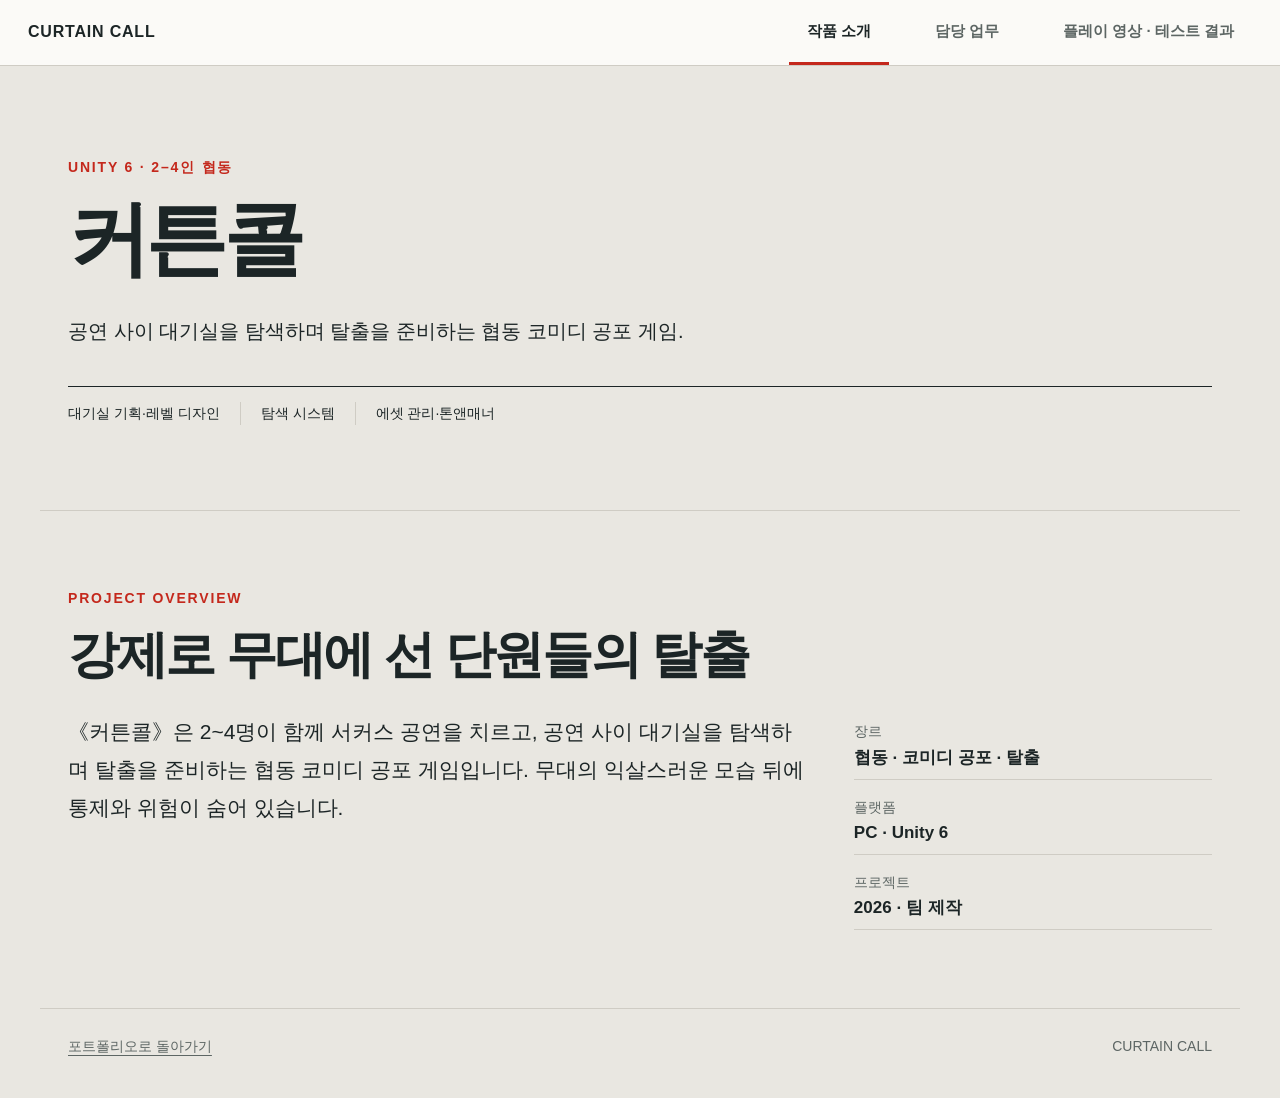
==== commit c8b2d93a: "Refine Curtain Call portfolio content and development layout" ====
--- a/curtain-call/index.html
+++ b/curtain-call/index.html
@@ -2,28 +2,39 @@
 <html lang="ko">
 <head>
   <meta charset="utf-8"><meta name="viewport" content="width=device-width, initial-scale=1">
-  <meta name="description" content="서민규의 커튼콜 대기실, 에셋, 톤앤매너 작업 기록">
-  <title>커튼콜 | 서민규의 작업 기록</title><link rel="stylesheet" href="style.css">
+  <meta name="description" content="커튼콜 프로젝트 소개와 대기실·탐색 시스템 작업, 플레이테스트 결과">
+  <title>커튼콜 | 프로젝트 포트폴리오</title><link rel="stylesheet" href="style.css?v=2">
 </head>
 <body>
-  <header class="topbar"><a class="brand" href="../">CURTAIN CALL <span>서민규의 작업 기록</span></a><nav class="page-tabs" role="tablist" aria-label="커튼콜 상세 페이지"><button id="tab-project" type="button" role="tab" aria-controls="panel-project" aria-selected="true" tabindex="0" data-panel="project">작품 소개</button><button id="tab-work" type="button" role="tab" aria-controls="panel-work" aria-selected="false" tabindex="-1" data-panel="work">내 작업 영역</button><button id="tab-test" type="button" role="tab" aria-controls="panel-test" aria-selected="false" tabindex="-1" data-panel="test">플레이 영상 · 테스트 결과</button></nav></header>
+  <header class="topbar"><a class="brand" href="https://gyumin9048-ctrl.github.io/portfolio-public/">CURTAIN CALL</a><nav class="page-tabs" role="tablist" aria-label="커튼콜 상세 페이지"><button id="tab-project" type="button" role="tab" aria-controls="panel-project" aria-selected="true" tabindex="0" data-panel="project">작품 소개</button><button id="tab-work" type="button" role="tab" aria-controls="panel-work" aria-selected="false" tabindex="-1" data-panel="work">담당 업무</button><button id="tab-test" type="button" role="tab" aria-controls="panel-test" aria-selected="false" tabindex="-1" data-panel="test">플레이 영상 · 테스트 결과</button></nav></header>
   <main id="top"><div id="panel-project" class="tab-panel" role="tabpanel" aria-labelledby="tab-project">
-    <section class="hero wrap"><p class="eyebrow">UNITY 6 · 2–4인 협동 · 2026</p><h1>돌아오는 공간을<br>다시 읽히는 공간으로.</h1><p class="lead">《커튼콜》에서 대기실과 탐색을 설계·구현하고, 프로젝트 전반의 에셋 관리 기준과 톤앤매너를 정리한 서민규의 작업 기록입니다. M1부터 M3까지 대기실의 역할과 플레이 경험이 어떻게 바뀌었는지 보여줍니다.</p><div class="hero-meta"><span>서민규</span><span>대기실 기획 · 레벨 디자인 · 개발</span><span>에셋 · 톤앤매너</span></div></section>
-    <section id="about" class="about wrap"><p class="eyebrow">PROJECT OVERVIEW</p><h2>강제로 무대에 선 단원들의 탈출</h2><div class="about-grid"><p>《커튼콜》은 2~4명이 함께 서커스 공연을 치르고, 공연 사이 대기실을 탐색하며 탈출을 준비하는 협동 코미디 공포 게임입니다. 무대의 익살스러운 모습 뒤에 통제와 위험이 숨어 있습니다.</p><div class="about-facts"><span>장르 <b>협동 · 코미디 공포 · 탈출</b></span><span>플랫폼 <b>PC · Unity 6</b></span><span>프로젝트 <b>2026 · 팀 제작</b></span></div></div><p class="scope">팀 게임의 전체 구성을 소개하고, 두 번째 탭에서 대기실·탐색 시스템·전반적인 에셋 관리와 톤앤매너에 대한 개인 기여를 구분해 기록합니다.</p></section></div><div id="panel-work" class="tab-panel" role="tabpanel" aria-labelledby="tab-work" hidden><section id="role" class="roles wrap"><p class="eyebrow">MY CONTRIBUTION</p><h2>내가 맡은 작업</h2><div class="role-grid"><article><span>01 · SPACE</span><h3>대기실 기획과 레벨 디자인</h3><p>공연 뒤 돌아오는 로비를 허브로 두고 숙소, 상점, 소품실, 연습실과 무대 입구의 역할을 설계했습니다. 화장실 파괴벽에서 배관 구역을 거쳐 폐기물 보관소로 이어지는 숨은 동선을 문서화했습니다.</p></article><article><span>02 · EXPLORATION</span><h3>탐색 시스템과 상호작용</h3><p>조사·획득·UV 발견·머리핀 개방·파괴·암호·협력 문 등 기능을 실제 방과 연결하고, 막히거나 닿지 않는 기물의 위치와 판정을 수정했습니다. 초기 열쇠 연쇄는 이후 변경된 기획이므로 현재 방식으로 소개하지 않습니다.</p></article><article><span>03 · ASSET MANAGEMENT</span><h3>전체 에셋 관리 기준</h3><p>캐릭터, 환경, 소품, UI, 사운드 등 후보를 테마·그래픽·Unity 적용·라이선스 기준으로 검수하고, 채택·보류·반려 사유와 적용 상태를 기록했습니다. 공간별 기물 목록과 제작 후보도 정리했습니다.</p></article><article><span>04 · ART DIRECTION</span><h3>톤앤매너 정리</h3><p>로우폴리 스타일라이즈드 3D를 기준으로 낡은 천·녹슨 금속·바랜 벽면의 재질, 서커스의 따뜻한 빨강·노랑과 차가운 시설 조명의 대비를 정의했습니다. 귀여운 외형과 불편한 공간의 간극을 에셋 선별 기준에 반영했습니다.</p></article></div><p class="role-note">공유 계정의 커밋 작성자만으로 개인 기여를 판별하지 않았습니다. 아래 작업노트·기획서와 당시 구현 기록을 기준으로 서술했습니다.</p></section><section class="route wrap" aria-label="마일스톤"><a href="#m1"><b>01</b><span>M1</span><small>돌아오는 거점</small></a><a href="#m2"><b>02</b><span>M2</span><small>안내와 공간 보강</small></a><a href="#m3"><b>03</b><span>M3</span><small>탐색과 서사 연결</small></a></section>
-    <section class="slide-section wrap" aria-labelledby="slide-title">
-      <div class="slide-heading"><div><p class="eyebrow">MILESTONE VIEW</p><h2 id="slide-title">대기실의 변화, 세 장으로 보기</h2></div><div class="slide-controls"><button id="slide-prev" type="button" aria-label="이전 단계">이전</button><span id="slide-count" aria-live="polite">1 / 3</span><button id="slide-next" type="button" aria-label="다음 단계">다음</button></div></div>
-      <div class="slide-track" id="slide-track">
-        <article class="slide active" data-slide="0"><div class="slide-media"><div class="visual-map"><span>LOBBY</span><span>숙소 · 상점 · 소품실</span><span>공연장 입구</span></div><span class="media-label">공간 구성 요약 · 기획 단계</span></div><div class="slide-copy"><span>M1 · 거점의 구조</span><h3>돌아와서 무엇을 할까?</h3><p>로비를 중심으로 숙소·상점·소품실·무대 통로의 역할을 나눴습니다. 공연 후 정비와 휴식, 다음 행동의 출발점이 되는 공간을 설계했습니다.</p><a href="#m1">M1 작업 내용 보기</a></div></article>
-        <article class="slide" data-slide="1" hidden><div class="slide-media"><img src="assets/m2-waiting-room-guide.png" alt="대기실 안내 패널과 목표가 표시된 개발 화면" loading="lazy"><span class="media-label">개발 빌드 캡처 · 디버그 표시 포함</span></div><div class="slide-copy"><span>M2 · 안내와 상호작용</span><h3>처음 온 사람은 어디로 갈까?</h3><p>첫날 쉬는 시간과 밤 정비에 가이드 패널을 넣었습니다. 필요한 장소를 카메라로 보여주고, 상점·보관용 선반·스케줄표를 차례로 익히게 했습니다.</p><a href="#m2">M2 작업 내용 보기</a></div></article>
-        <article class="slide" data-slide="2" hidden><div class="slide-media"><img src="assets/m3-wall-graffiti.jpg" alt="대기실 벽의 붉은 낙서를 조사하는 개발 화면" loading="lazy"><span class="media-label">개발 빌드 캡처 · 디버그 표시 포함</span></div><div class="slide-copy"><span>M3 · 흔적을 읽는 탐색</span><h3>방에 남은 이야기를 어떻게 발견할까?</h3><p>신규 지역에 낙서·기록물·코스튬을 놓고, 부수기와 배선 절단 같은 행동을 탐색 동선에 연결했습니다. 화면의 낙서는 이전 단원의 흔적을 읽는 장면입니다.</p><a href="#m3">M3 작업 내용 보기</a></div></article>
-      </div>
-      <div class="slide-dots" role="group" aria-label="슬라이드 선택"><button class="active" type="button" data-go="0" aria-label="M1 보기" aria-current="true">M1</button><button type="button" data-go="1" aria-label="M2 보기">M2</button><button type="button" data-go="2" aria-label="M3 보기">M3</button></div>
-    </section>
-    <section id="m1" class="milestone wrap"><div class="section-head"><p class="eyebrow">M1 · 2026.10</p><h2>공연 사이에 돌아올 이유를 만들다</h2><p>공연 후 휴식·정비·다음 준비가 일어나는 거점으로 대기실을 기획했습니다. 로비, 숙소, 상점, 소품실, 무대 입구 통로의 기본 구조와 역할을 잡았습니다.</p></div><div class="story"><figure class="screen shot"><div class="visual-map"><span>LOBBY</span><span>숙소 · 상점 · 소품실</span><span>공연장 입구</span></div><figcaption>대기실의 역할과 주요 공간을 요약한 도식.</figcaption></figure><div class="notes"><h3>내가 맡은 범위</h3><ul><li>대기실의 기획, 공간 디자인, 맵·기능·아트 작업</li><li>공연 뒤 돌아와 정비하고 다음 행동을 정하는 흐름</li><li>낡은 서커스 뒤편과 생활 공간의 분위기</li></ul><p>초기 기획에서 대기실을 쉬는 곳이면서 이전 단원의 흔적과 탈출 가능성을 발견하는 장소로 정의했습니다. 제안 단계의 조작 수치와 공간안은 완성 기능으로 표시하지 않습니다.</p><p class="credit">근거: 대기실 2차 기획서 · M1 제출 문서</p></div></div></section>
-    <section id="m2" class="milestone wrap"><div class="section-head"><p class="eyebrow">M2 · 2026.11</p><h2>길을 찾고 행동을 배우게 하다</h2><p>대기실을 탐색 가능한 공간으로 확장하고, 첫날의 쉬는 시간과 밤 정비에서 필요한 행동을 화면과 카메라로 안내했습니다.</p></div><div class="story"><figure class="screen shot"><img src="assets/m2-waiting-room-guide.png" alt="대기실 안내 패널과 목표가 표시된 개발 화면" loading="lazy"><figcaption>대기실 안내 패널과 목표 표시. 개발 화면의 디버그 표시 포함.</figcaption></figure><div class="notes"><h3>작업의 중심</h3><ul><li>첫날 대기실 흐름을 안내하는 가이드 패널과 연계 클로즈업</li><li>상점 → 보관용 선반 → 스케줄표 → 잠자리의 밤 정비 안내</li><li>공간별 서커스 기물을 분류하고 일부 제작·배치</li><li>기물 줍기, 시간 진행, 안내 문구, 화면 표시의 문제 수정</li></ul><p>작업 기록에는 튜토리얼 안내 24개와 문구 파일화가 남아 있습니다. 자동 검사와 사람 플레이 확인 범위는 구분해 제시합니다.</p><p class="credit">근거: M2 대기실 작업 기록 · 튜토리얼 화면 가이드 · 기물 제작 후보 문서</p></div></div></section>
-    <section id="m3" class="milestone wrap"><div class="section-head"><p class="eyebrow">M3 · 2026.11</p><h2>방의 흔적을 따라 더 깊이 들어가다</h2><p>초기 열쇠 중심 탐색을 실제 공간에 배치해 검증했습니다. 이후 팀은 벽 파괴, 배선 절단, 협력 이동을 중심으로 경로를 확장했습니다.</p></div><div class="story"><figure class="screen shot"><img src="assets/m3-wall-graffiti.jpg" alt="대기실 벽의 붉은 낙서를 조사하는 개발 화면" loading="lazy"><figcaption>벽 낙서를 조사하는 장면. 개발 화면의 디버그 표시 포함.</figcaption></figure><div class="notes"><h3>변경된 공간</h3><ul><li>전실, 뒤쪽 복도, 이전 세대 생활 장소 등 신규 지역</li><li>숙소 환풍구부터 관리실과 출구로 이어지는 탐색 흐름</li><li>낙서, 노트, 신문, 코스튬, TV로 이전 단원의 흔적 배치</li><li>방별 구조와 단서를 함께 읽을 수 있도록 작업노트 정리</li></ul><p>M3는 팀이 확장한 대기실의 현재 모습을 보여줍니다. 개인 작업으로 확인되는 내용과 팀의 후속 구현을 구분했습니다.</p><figure class="detail-shot"><img src="assets/m3-dorm-tv.jpg" alt="숙소에 배치한 낡은 TV와 생활 소품" loading="lazy"><figcaption>숙소의 낡은 TV와 생활 흔적. 개발 중 씬 캡처.</figcaption></figure><p class="credit">근거: M3 대기실 변경안 · 대기실 기물·오브제 기획서</p></div></div></section>
-    <section id="evidence" class="evidence wrap"><p class="eyebrow">WORK NOTES</p><h2>작업 근거</h2><div class="evidence-list"><div><b>대기실 2차 기획서</b><span>거점의 역할과 기본 동선</span></div><div><b>대기실 공간 구조 기획서</b><span>구조 A와 숨은 통로 설계</span></div><div><b>탐색 오브젝트 구현 작업노트</b><span>방별 배치, 상호작용, 검증 범위</span></div><div><b>M2 대기실 작업 기록</b><span>튜토리얼과 후속 수정</span></div><div><b>에셋 관리와 검수 기준</b><span>선별·적용·라이선스 기준</span></div><div><b>톤앤매너</b><span>그래픽·재질·색·조명 방향</span></div></div><p class="evidence-note">M3 내용은 팀이 발전시킨 현재 대기실의 모습을 포함합니다. 문서의 작성자와 구현 담당자가 다른 항목은 개인 제작 결과로 합산하지 않았습니다.</p></section><section id="craft" class="compare wrap"><p class="eyebrow">MY WORK</p><h2>공간을 만드는 기준</h2><div class="comparison"><div><span>SPACE</span><strong>대기실</strong><p>공연 사이에 반복해서 돌아오는 거점. 휴식과 준비, 탐색이 같은 장소에서 일어나도록 공간의 역할을 나눴습니다.</p></div><div><span>ASSETS</span><strong>에셋</strong><p>서커스 장비와 이전 단원의 소품을 공간별로 분류하고 제작·배치·미제작 상태를 기록했습니다. 후보의 스타일·Unity 적용·라이선스도 검수 기준에 넣었습니다.</p></div><div><span>TONE</span><strong>톤앤매너</strong><p>로우폴리 스타일라이즈드 3D와 낡은 천·벽 표면을 기준으로 삼았습니다. 서커스 빨강·노랑과 차가운 배경, 따뜻한 전구색을 조합해 시선을 이끌도록 정리했습니다.</p></div></div><div class="next"><div><h3>화면을 채우는 순서</h3><p>M1은 공간 구성 도식, M2·M3는 개발 화면으로 보여줍니다. 같은 위치의 전후 장면을 확보하면 화면을 보강합니다.</p></div><div><h3>기여 표기</h3><p>이 페이지는 대기실과 에셋·톤앤매너 작업에 집중합니다. 공연과 탈출로의 설계·구현은 개인 작업으로 표시하지 않습니다.</p></div></div><p class="source">근거: 대기실 기획서, 탐색 시스템 작업노트, 에셋 검수 기준, 톤앤매너 문서. M1은 구성 도식이며 M2·M3는 디버그 표시가 포함된 개발 화면입니다.</p></section>
-  </div><div id="panel-test" class="tab-panel" role="tabpanel" aria-labelledby="tab-test" hidden><section class="test-page wrap"><p class="eyebrow">PLAYTEST &amp; ITERATION</p><h2>플레이 영상과 테스트 결과</h2><div class="test-video"><div class="video-screen" role="img" aria-label="플레이 영상 준비 중"><span>CURTAIN CALL</span><strong>플레이 영상 준비 중</strong><p>공개할 플레이 영상을 받으면 이 자리에 삽입합니다.</p></div></div><div class="test-intro"><h3>첫 빌드에서 확인한 문제</h3><p>2026년 10월 23일 플레이테스트의 설문과 플레이 로그를 분석했습니다. 첫날 밤 설문 18건과 종료 설문 11건은 서로 다른 응답 집합이며, 아래 수치는 각 문항의 응답 건수입니다.</p></div><div class="test-grid"><article><b>16 / 18</b><h4>다음 목표를 알기 어려움</h4><p>첫날 밤 설문에서 ‘무엇을 해야 하는지’를 불편 항목으로 선택.</p></article><article><b>9 / 11</b><h4>탐색 구간이 지루함</h4><p>종료 설문에서 쉬는 시간의 이동·탐색을 지루한 구간으로 선택.</p></article><article><b>8 / 11</b><h4>밤 정비가 지루함</h4><p>종료 설문에서 구매·정비 구간을 지루한 구간으로 선택.</p></article></div><div class="test-response"><h3>테스트 이후 반영한 작업</h3><ol><li><strong>목표 안내:</strong> 첫날 대기실 가이드 패널, 대상 클로즈업과 밤 정비 순서를 추가했습니다. 작업 기록에는 안내 24개와 문구 파일화가 남아 있습니다.</li><li><strong>탐색 행동:</strong> 조사·획득·UV·잠금 해제·파괴·암호 기능을 실제 방에 배치하고 접근·가림·층 판정을 수정했습니다.</li><li><strong>검증 범위:</strong> 초기 탐색 그레이박스 작업노트의 자동 검사 25/25는 기능 연결 검사입니다. 이후 설문 수치가 개선됐거나 2인 협력 탈출을 완주했다는 뜻은 아닙니다.</li></ol><p class="test-source">근거: ‘1차 빌드 플레이테스트 분석’, ‘M2 대기실 작업 기록’, ‘대기실 탐색 오브젝트 구현 작업노트’.</p></div></section></div></main><footer class="wrap"><a href="../">포트폴리오로 돌아가기</a><span>CURTAIN CALL · 서민규의 작업 기록</span></footer><script src="app.js" defer></script>
+    <section class="hero wrap"><p class="eyebrow">UNITY 6 · 2–4인 협동</p><h1>커튼콜</h1><p class="lead">공연 사이 대기실을 탐색하며 탈출을 준비하는 협동 코미디 공포 게임.</p><div class="hero-meta"><span>대기실 기획·레벨 디자인</span><span>탐색 시스템</span><span>에셋 관리·톤앤매너</span></div></section>
+    <section id="about" class="about wrap"><p class="eyebrow">PROJECT OVERVIEW</p><h2>강제로 무대에 선 단원들의 탈출</h2><div class="about-grid"><p>《커튼콜》은 2~4명이 함께 서커스 공연을 치르고, 공연 사이 대기실을 탐색하며 탈출을 준비하는 협동 코미디 공포 게임입니다. 무대의 익살스러운 모습 뒤에 통제와 위험이 숨어 있습니다.</p><div class="about-facts"><span>장르 <b>협동 · 코미디 공포 · 탈출</b></span><span>플랫폼 <b>PC · Unity 6</b></span><span>프로젝트 <b>2026 · 팀 제작</b></span></div></div></section></div><div id="panel-work" class="tab-panel" role="tabpanel" aria-labelledby="tab-work" hidden>
+<section id="role" class="roles wrap"><p class="eyebrow">CONTRIBUTION</p><h2>담당 업무</h2>
+<div class="role-grid">
+<article><span>LEVEL DESIGN</span><h3>대기실 기획·레벨 디자인</h3><p>공연 후 돌아오는 대기실의 공간별 역할과 동선을 설계하고, 숙소·상점·소품실·연습실·무대 입구를 구성했습니다.</p></article>
+<article><span>EXPLORATION</span><h3>탐색 시스템</h3><p>방별 조사·획득·UV 발견·잠금 해제·파괴·암호 상호작용을 배치하고 접근과 판정 문제를 수정했습니다.</p></article>
+<article><span>ASSETS</span><h3>게임 전체 에셋 관리</h3><p>캐릭터·환경·소품·UI·사운드 에셋 후보를 그래픽, Unity 적용, 라이선스 기준으로 검수하고 적용 상태를 관리했습니다.</p></article>
+<article><span>ART DIRECTION</span><h3>톤앤매너</h3><p>로우폴리 3D, 낡은 천과 금속의 재질, 서커스 조명과 차가운 시설 조명의 대비를 공간·에셋 기준으로 정리했습니다.</p></article>
+</div></section>
+<section class="route wrap" aria-label="대기실 개발 경과">
+<a href="#m1"><b>01</b><span>M1</span><small>대기실의 기본 구조</small></a>
+<a href="#m2"><b>02</b><span>M2</span><small>튜토리얼과 행동 안내</small></a>
+<a href="#m3"><b>03</b><span>M3</span><small>탐색 오브젝트와 동선</small></a>
+</section>
+<section id="m1" class="milestone wrap"><div class="section-head"><p class="eyebrow">M1 · 2026.10</p><h2>대기실 기본 구조</h2></div>
+<div class="story"><div class="notes"><h3>공간과 플레이 흐름</h3><ul><li>공연 후 대기실 복귀 → 정비·휴식 → 다음 공연 준비</li><li>로비, 숙소, 상점, 소품실, 무대 입구 통로의 용도와 연결 관계</li><li>화장실 파괴벽 → 배관 구역 → 폐기물 보관소의 숨은 동선</li></ul></div><div class="notes"><h3>작업 자료</h3><p>대기실 2차 기획서와 공간 구조 기획서에 공간별 역할, 기본 동선과 숨은 경로를 정리했습니다.</p></div></div></section>
+<section id="m2" class="milestone wrap"><div class="section-head"><p class="eyebrow">M2 · 2026.11</p><h2>튜토리얼과 행동 안내</h2></div>
+<div class="story"><figure class="screen shot"><img src="assets/m2-waiting-room-guide.png" alt="대기실 안내 패널과 목표 표시가 보이는 개발 화면" loading="lazy"><figcaption>대기실 안내 패널과 목표 표시 · 개발 화면</figcaption></figure>
+<div class="notes"><h3>화면과 동선에 적용한 작업</h3><ul><li>첫날 쉬는 시간 가이드 패널과 안내 대상 클로즈업</li><li>상점 → 보관용 선반 → 스케줄표 → 잠자리의 밤 정비 안내</li><li>공간별 서커스 기물 분류·배치, 획득과 화면 표시 문제 수정</li><li>안내 문구 24개 정리 및 문구 파일화</li></ul></div></div></section>
+<section id="m3" class="milestone wrap"><div class="section-head"><p class="eyebrow">M3 · 2026.11</p><h2>탐색 오브젝트와 동선</h2></div>
+<div class="story"><div><figure class="screen shot"><img src="assets/m3-wall-graffiti.jpg" alt="대기실 벽의 낙서를 조사하는 개발 화면" loading="lazy"><figcaption>벽 낙서 조사 · 개발 화면</figcaption></figure><figure class="detail-shot"><img src="assets/m3-dorm-tv.jpg" alt="숙소의 낡은 TV가 배치된 개발 화면" loading="lazy"><figcaption>숙소 TV와 생활 흔적 · 개발 화면</figcaption></figure></div>
+<div class="notes"><h3>방별 탐색 구성</h3><ul><li>숙소·화장실·폐기물 보관소에 단서와 상호작용 배치</li><li>낙서, 노트, 기록물, TV를 탐색 지점으로 연결</li><li>조사·획득·UV·잠금 해제·파괴·암호 기능의 방별 적용</li><li>오브젝트 접근, 가림, 층 판정과 위치 문제 수정</li></ul></div></div></section>
+<section id="craft" class="compare wrap"><p class="eyebrow">ASSET &amp; ART DIRECTION</p><h2>에셋 관리와 톤앤매너</h2><div class="comparison">
+<div><span>ASSET LIST</span><strong>에셋 분류</strong><p>캐릭터, 환경, 서커스 기물, UI, 사운드의 후보와 적용 상태를 관리했습니다.</p></div>
+<div><span>REVIEW</span><strong>선별 기준</strong><p>테마·그래픽 일치, Unity 적용 가능 여부와 라이선스를 검수하고 채택·보류·반려 사유를 기록했습니다.</p></div>
+<div><span>VISUAL GUIDE</span><strong>공간의 분위기</strong><p>바랜 빨강·노랑의 서커스 소품과 차가운 시설 조명, 낡은 천·녹슨 금속의 재질 방향을 정리했습니다.</p></div>
+</div></section></div><div id="panel-test" class="tab-panel" role="tabpanel" aria-labelledby="tab-test" hidden><section class="test-page wrap"><p class="eyebrow">PLAYTEST &amp; ITERATION</p><h2>플레이 영상과 테스트 결과</h2><div class="test-video"><div class="video-screen" role="img" aria-label="플레이 영상 준비 중"><span>CURTAIN CALL</span><strong>플레이 영상 준비 중</strong></div></div><div class="test-intro"><h3>첫 빌드에서 확인한 문제</h3><p>2026년 10월 23일 플레이테스트의 설문과 플레이 로그를 분석했습니다. 첫날 밤 설문 18건과 종료 설문 11건은 서로 다른 응답 집합이며, 아래 수치는 각 문항의 응답 건수입니다.</p></div><div class="test-grid"><article><b>16 / 18</b><h4>다음 목표를 알기 어려움</h4><p>첫날 밤 설문에서 ‘무엇을 해야 하는지’를 불편 항목으로 선택.</p></article><article><b>9 / 11</b><h4>탐색 구간이 지루함</h4><p>종료 설문에서 쉬는 시간의 이동·탐색을 지루한 구간으로 선택.</p></article><article><b>8 / 11</b><h4>밤 정비가 지루함</h4><p>종료 설문에서 구매·정비 구간을 지루한 구간으로 선택.</p></article></div><div class="test-response"><h3>테스트 이후 반영한 작업</h3><ol><li><strong>목표 안내:</strong> 첫날 대기실 가이드 패널, 대상 클로즈업과 밤 정비 순서를 추가했습니다. 안내 문구 24개를 정리해 파일로 분리했습니다.</li><li><strong>탐색 행동:</strong> 조사·획득·UV·잠금 해제·파괴·암호 기능을 실제 방에 배치하고 접근·가림·층 판정을 수정했습니다.</li></ol></div></section></div></main><footer class="wrap"><a href="https://gyumin9048-ctrl.github.io/portfolio-public/">포트폴리오로 돌아가기</a><span>CURTAIN CALL</span></footer><script src="app.js?v=2" defer></script>
 </body>
 </html>
 
